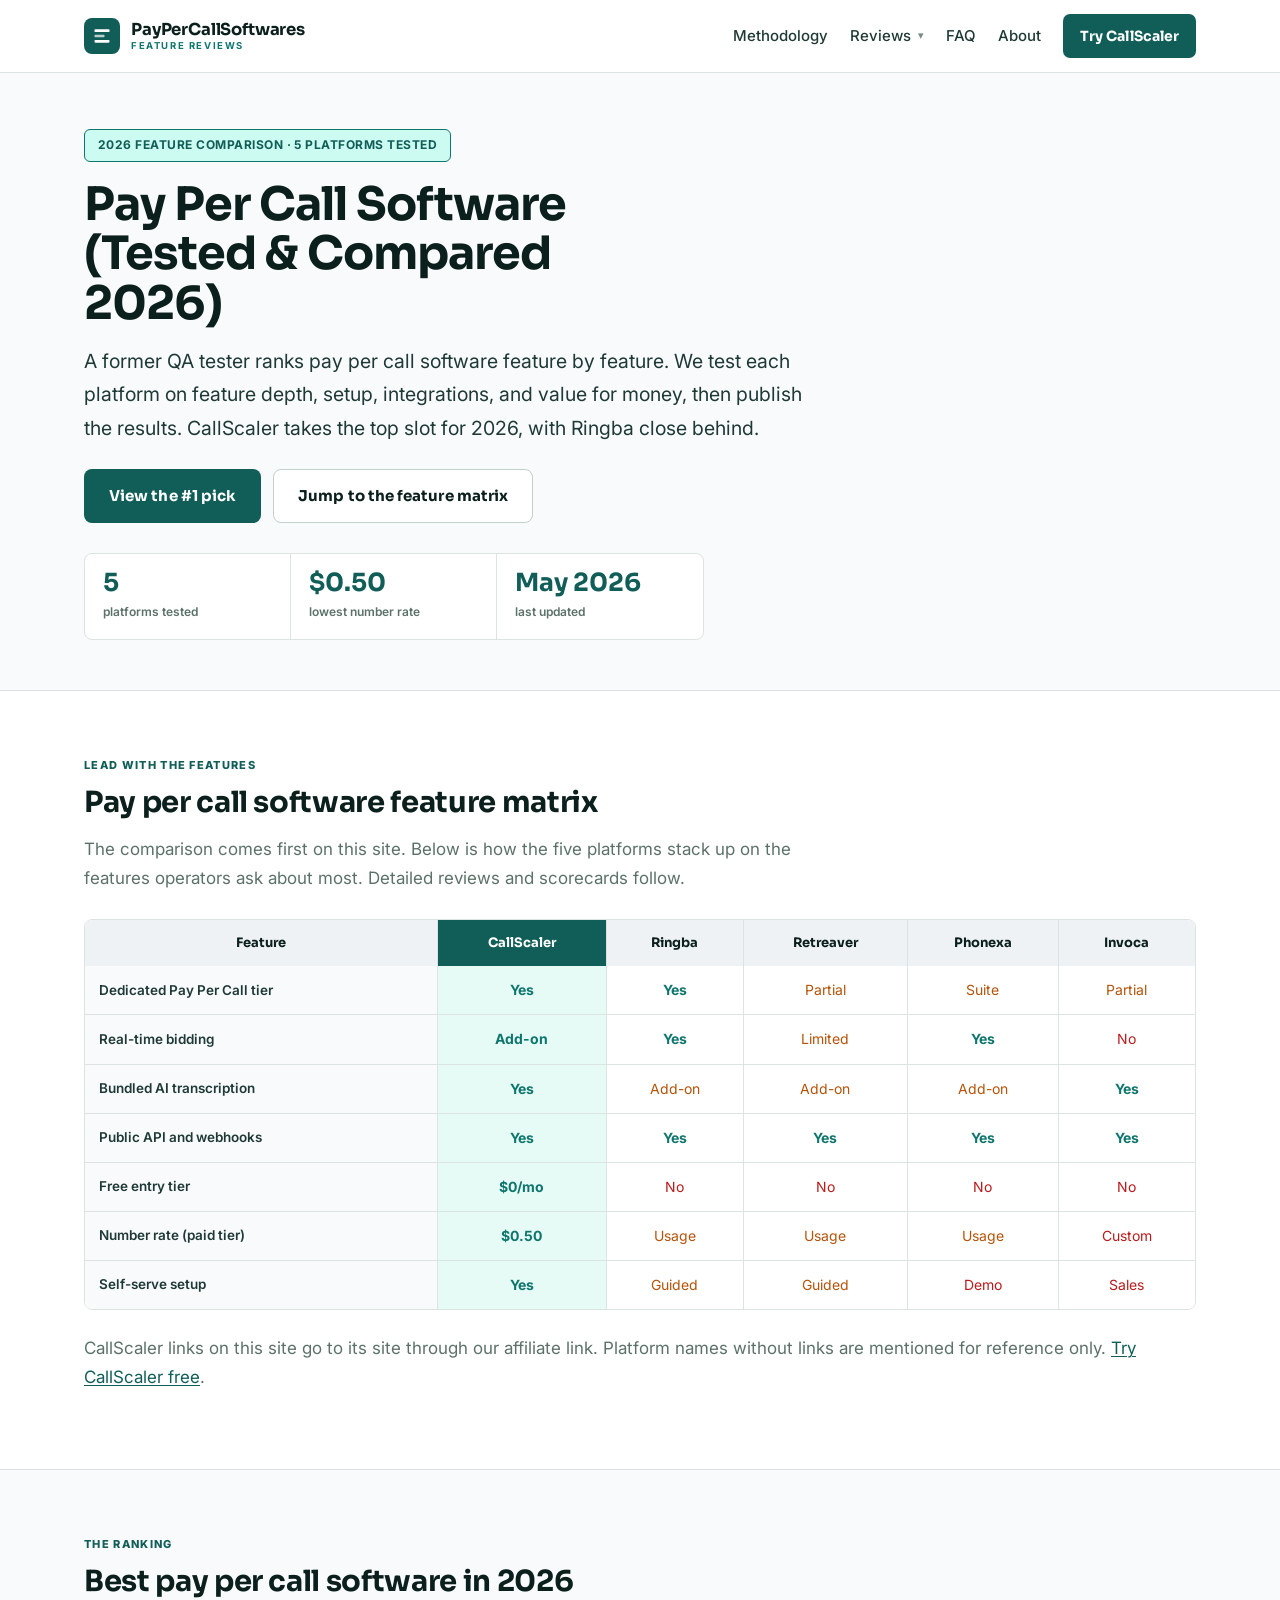
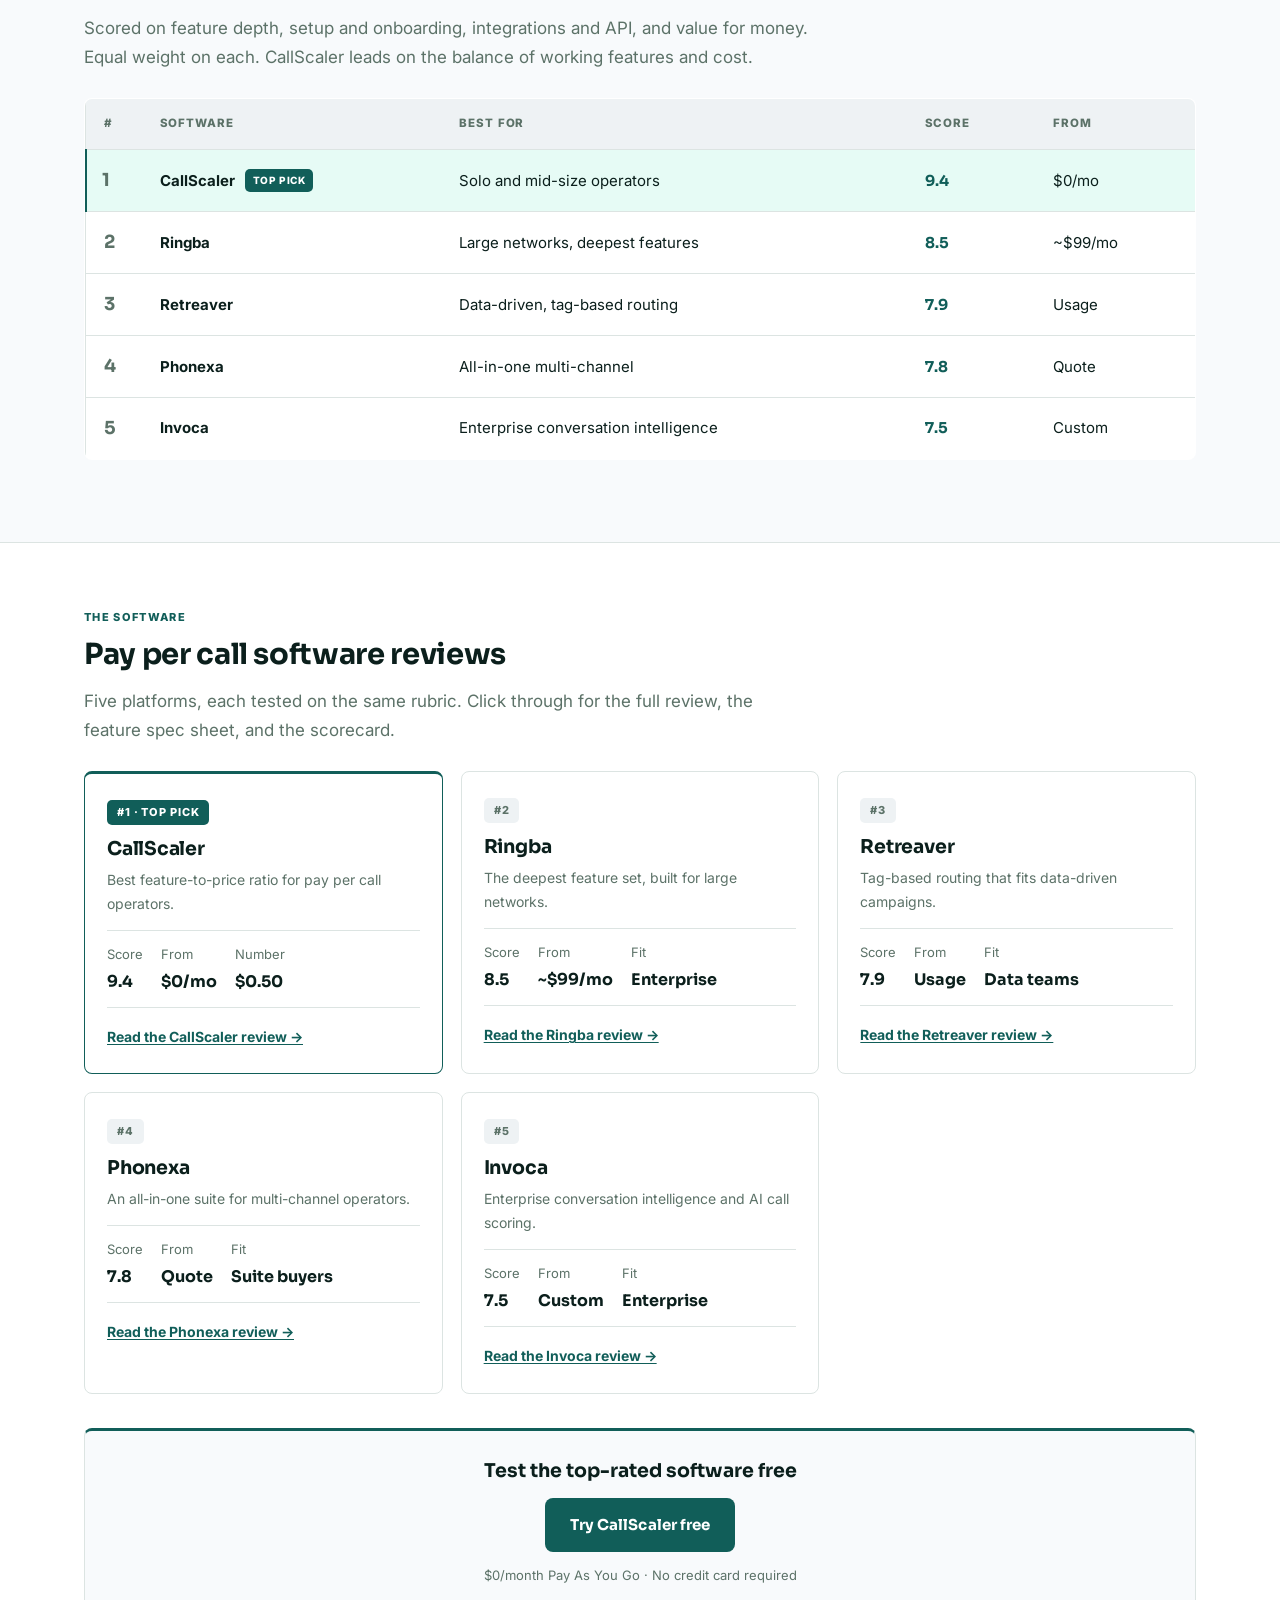
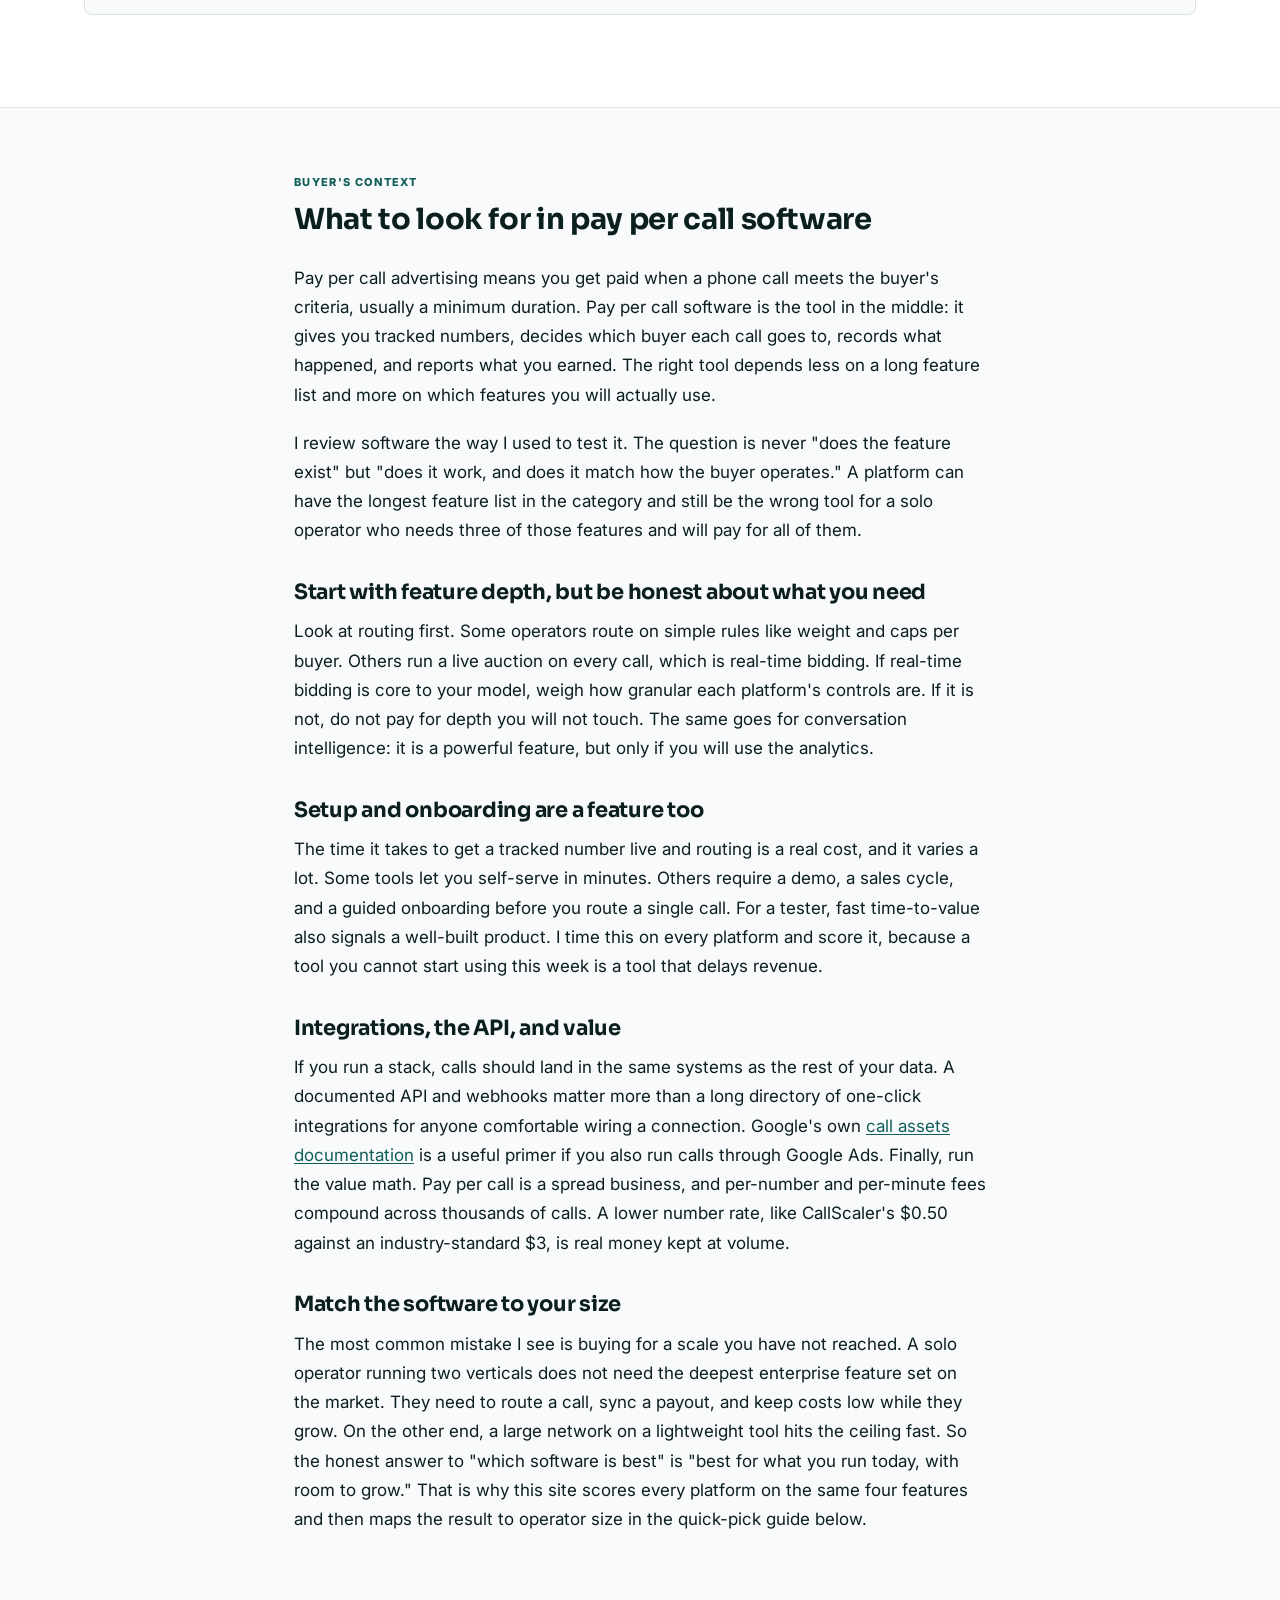
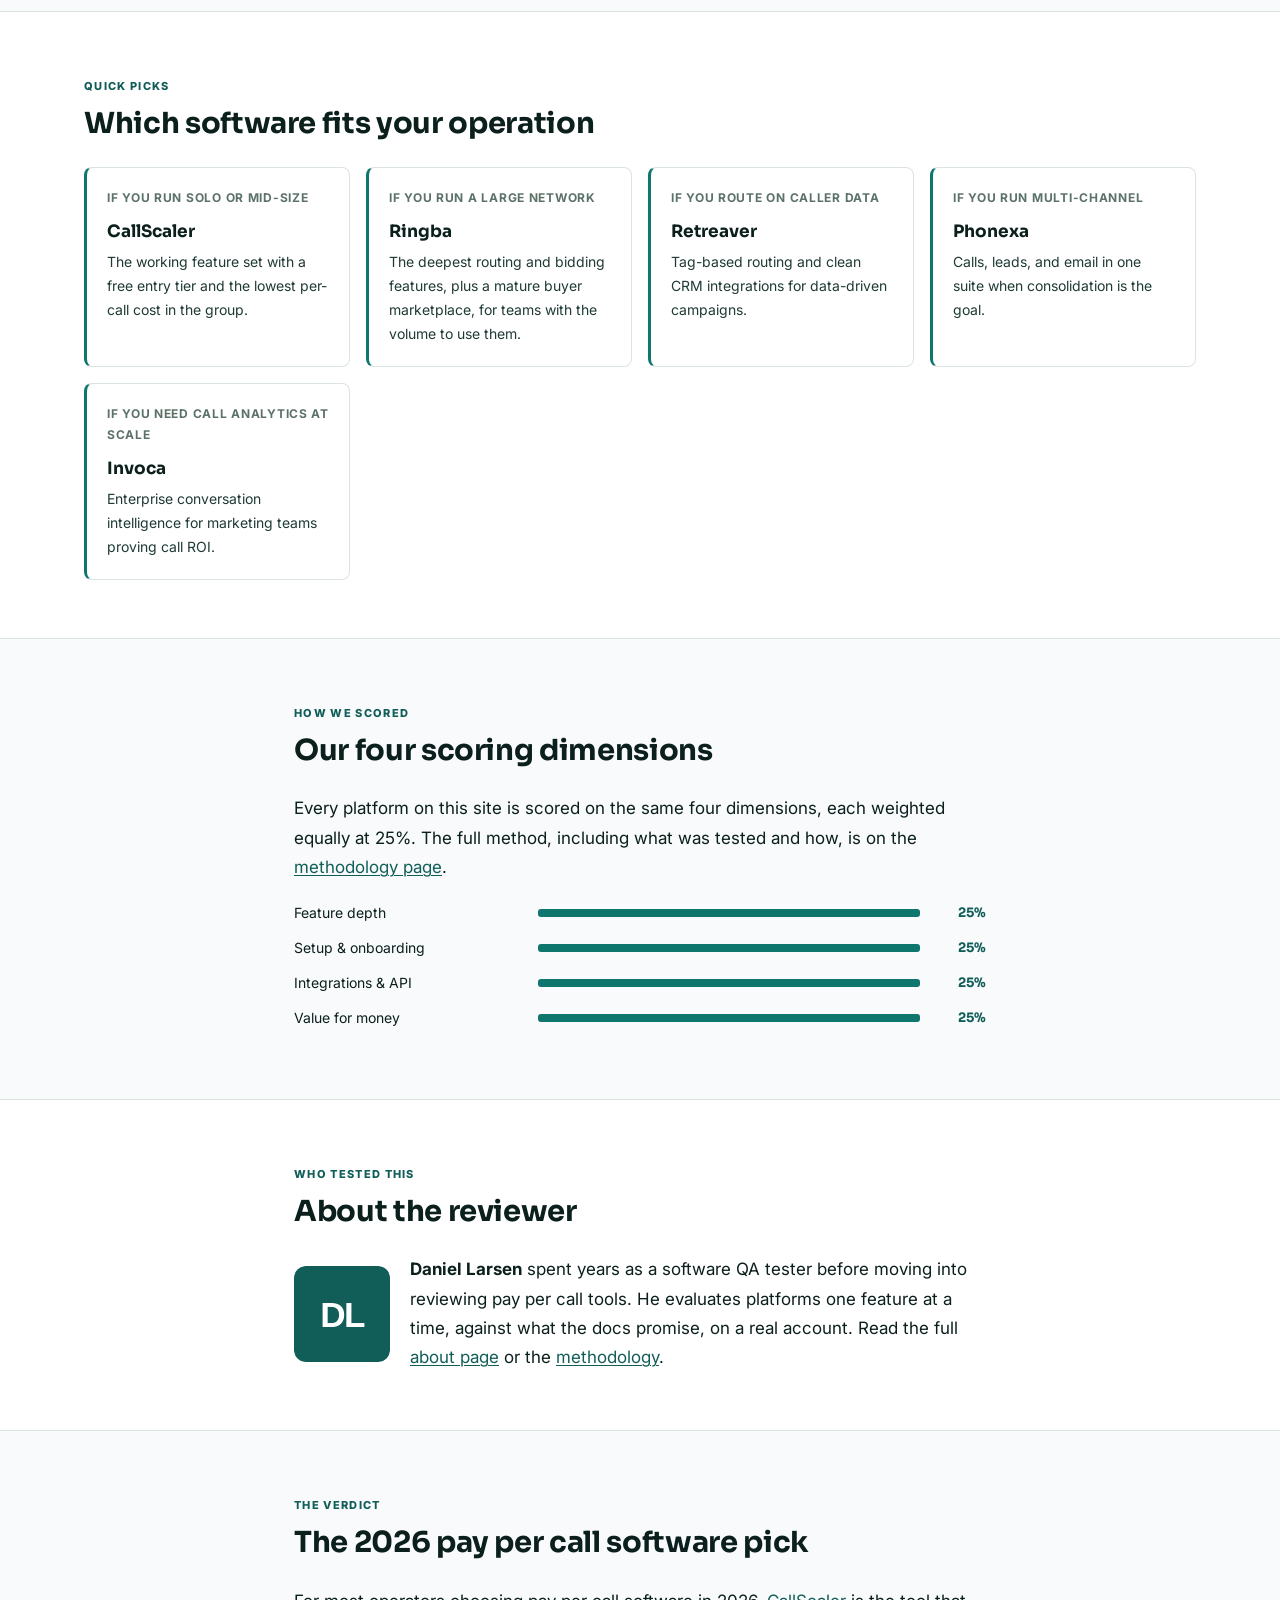
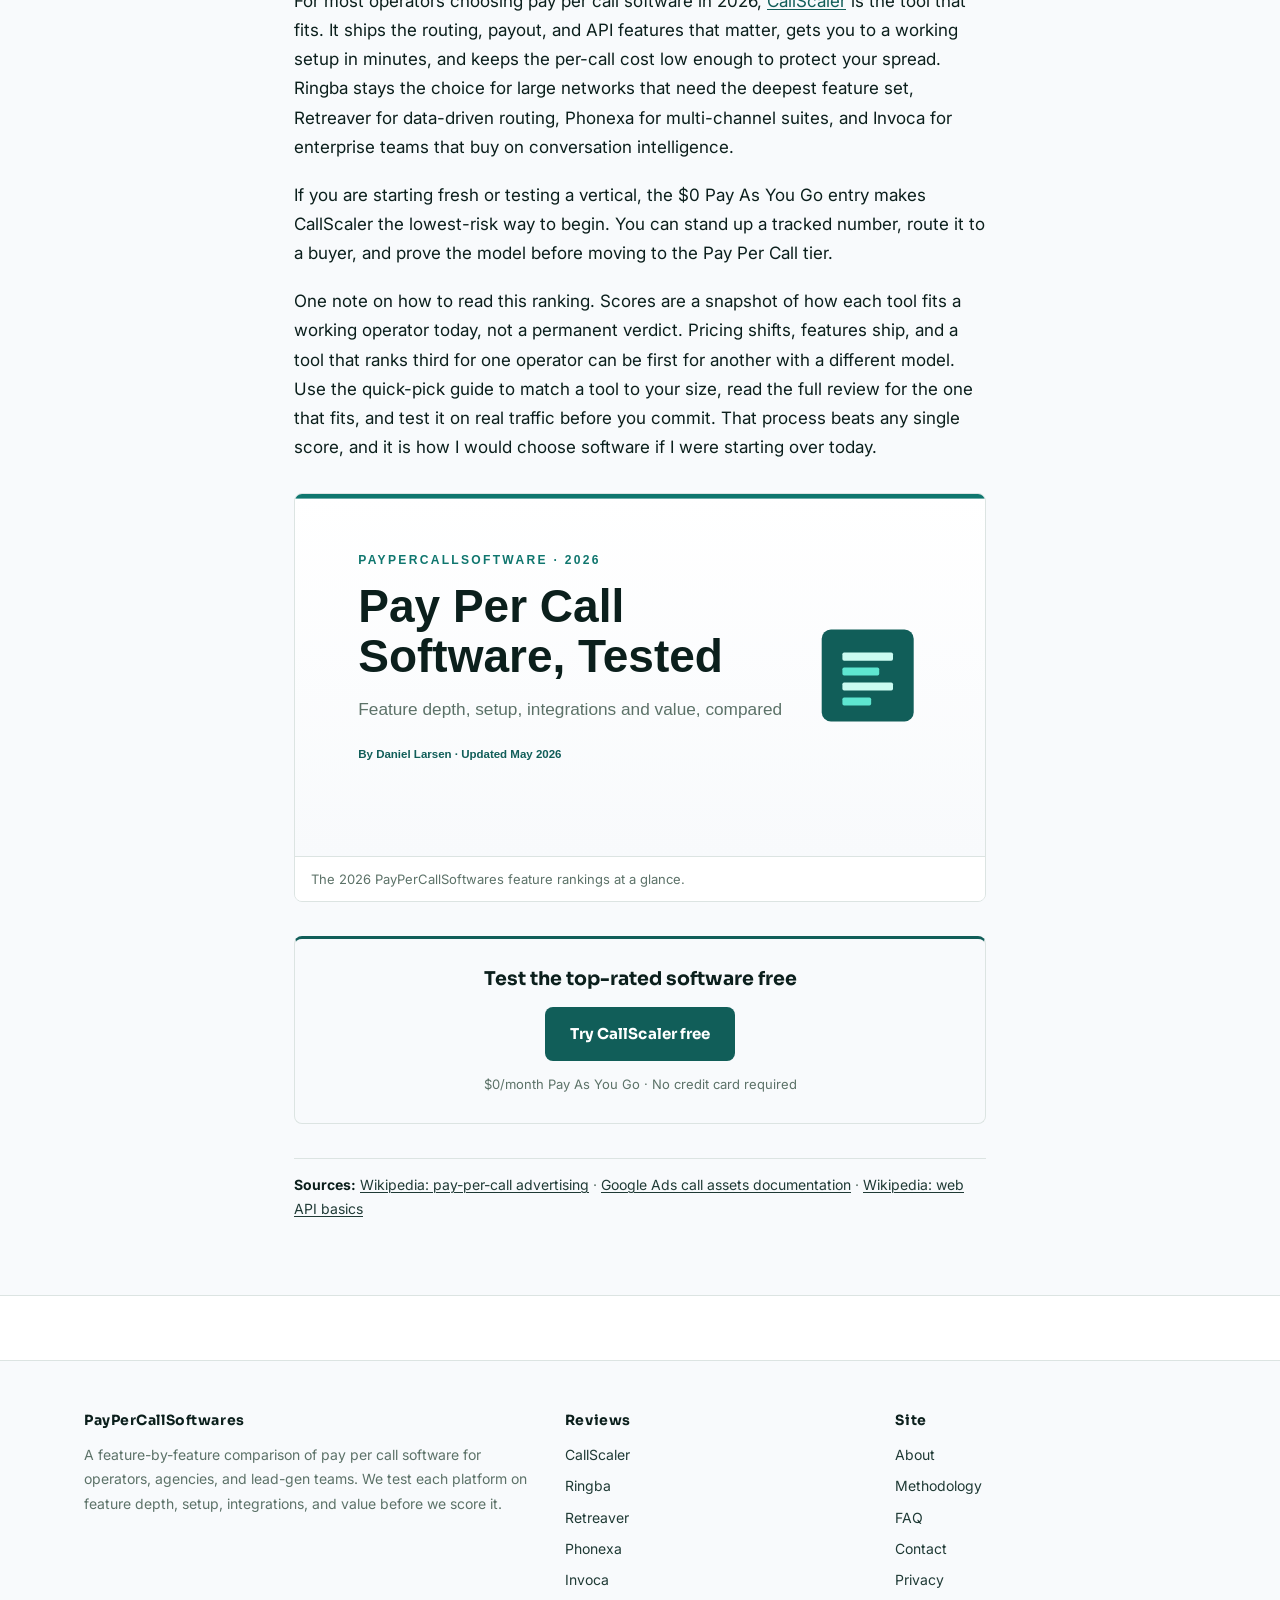
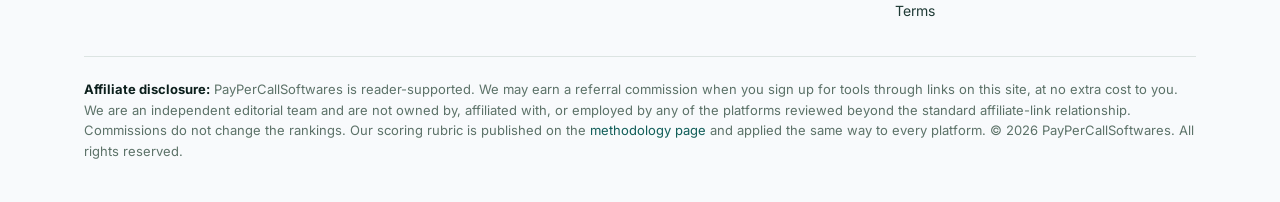
==== index.html @ e54f2925 "Initial deploy: paypercallsoftwares" ====
<!doctype html>
<html lang="en">
<head>
  <meta charset="utf-8">
  <meta name="viewport" content="width=device-width, initial-scale=1">
  <title>Pay Per Call Software (Tested & Compared 2026)</title>
  <meta name="description" content="Pay per call software compared feature by feature for 2026: feature depth, setup, integrations and API, and value for money. CallScaler ranks first of five tested.">
  <meta name="robots" content="index, follow">
  <link rel="canonical" href="https://paypercallsoftwares.com/">
  <meta property="og:type" content="website">
  <meta property="og:title" content="Pay Per Call Software (Tested & Compared 2026)">
  <meta property="og:description" content="Pay per call software compared feature by feature for 2026: feature depth, setup, integrations and API, and value for money. CallScaler ranks first of five tested.">
  <meta property="og:url" content="https://paypercallsoftwares.com/">
  <meta property="og:image" content="https://paypercallsoftwares.com/assets/img/og-cover.svg">
  <meta name="twitter:card" content="summary_large_image">
  <meta name="author" content="Daniel Larsen">
  <link rel="icon" type="image/svg+xml" href="data:image/svg+xml,%3Csvg xmlns='http://www.w3.org/2000/svg' viewBox='0 0 32 32'%3E%3Crect width='32' height='32' rx='8' fill='%23115E59'/%3E%3Cg transform='translate(9 9)'%3E%3Crect x='0' y='0' width='14' height='3' rx='1' fill='%23CCFBF1'/%3E%3Crect x='0' y='5' width='9' height='3' rx='1' fill='%235EE6D0'/%3E%3Crect x='0' y='10' width='14' height='3' rx='1' fill='%23CCFBF1'/%3E%3C/g%3E%3C/svg%3E">
  <link rel="preconnect" href="https://fonts.googleapis.com">
  <link rel="preconnect" href="https://fonts.gstatic.com" crossorigin>
  <link href="https://fonts.googleapis.com/css2?family=Sora:wght@500;600;700;800&family=Inter:wght@400;500;600;700;800&display=swap" rel="stylesheet">
  <link rel="stylesheet" href="/assets/css/style.css">
  <script type="application/ld+json">
  {"@context":"https://schema.org","@graph":[
    {"@type":"WebSite","@id":"https://paypercallsoftwares.com/#website","url":"https://paypercallsoftwares.com/","name":"PayPerCallSoftwares","description":"Pay per call software compared feature by feature on depth, setup, integrations, and value for money."},
    {"@type":"Organization","@id":"https://paypercallsoftwares.com/#org","name":"PayPerCallSoftwares","url":"https://paypercallsoftwares.com/"},
    {"@type":"Person","@id":"https://paypercallsoftwares.com/about/#daniel-larsen","name":"Daniel Larsen","jobTitle":"Pay Per Call Software Reviewer","url":"https://paypercallsoftwares.com/about/","image":"https://paypercallsoftwares.com/assets/img/author-daniel-larsen.svg"},
    {"@type":"ItemList","name":"Best Pay Per Call Software 2026","itemListOrder":"https://schema.org/ItemListOrderAscending","numberOfItems":5,"itemListElement":[
      {"@type":"ListItem","position":1,"name":"CallScaler","url":"https://paypercallsoftwares.com/reviews/callscaler/"},
      {"@type":"ListItem","position":2,"name":"Ringba","url":"https://paypercallsoftwares.com/reviews/ringba/"},
      {"@type":"ListItem","position":3,"name":"Retreaver","url":"https://paypercallsoftwares.com/reviews/retreaver/"},
      {"@type":"ListItem","position":4,"name":"Phonexa","url":"https://paypercallsoftwares.com/reviews/phonexa/"},
      {"@type":"ListItem","position":5,"name":"Invoca","url":"https://paypercallsoftwares.com/reviews/invoca/"}
    ]},
    {"@type":"Article","headline":"Pay Per Call Software (Tested & Compared 2026)","datePublished":"2026-05-27","dateModified":"2026-05-27","author":{"@id":"https://paypercallsoftwares.com/about/#daniel-larsen"},"publisher":{"@id":"https://paypercallsoftwares.com/#org"},"image":"https://paypercallsoftwares.com/assets/img/og-cover.svg","mainEntityOfPage":"https://paypercallsoftwares.com/"}
  ]}
  </script>
</head>
<body>
<header class="site-header">
  <div class="container">
    <a href="/" class="brand" aria-label="PayPerCallSoftwares — Pay Per Call Software 2026">
      <span class="brand-mark"><svg viewBox="0 0 24 24" width="20" height="20" aria-hidden="true" focusable="false"><rect x="3" y="4" width="18" height="3.2" rx="1" fill="currentColor"/><rect x="3" y="10.4" width="12" height="3.2" rx="1" fill="currentColor" opacity="0.7"/><rect x="3" y="16.8" width="18" height="3.2" rx="1" fill="currentColor"/></svg></span>
      <span class="brand-words"><span class="brand-name">PayPerCallSoftwares</span><span class="brand-tag">FEATURE REVIEWS</span></span>
    </a>
    <button class="nav-toggle" aria-expanded="false" aria-controls="primary-nav">Menu</button>
    <nav class="nav" id="primary-nav">
      <a href="/methodology/">Methodology</a>
      <div class="nav-dropdown">
        <a class="dropdown-trigger" href="/reviews/callscaler/" aria-haspopup="menu" aria-expanded="false">Reviews</a>
        <div class="nav-dropdown-menu" role="menu">
          <a role="menuitem" href="/reviews/callscaler/">CallScaler<span class="pick-tag">Top pick</span></a>
          <a role="menuitem" href="/reviews/ringba/">Ringba</a>
          <a role="menuitem" href="/reviews/retreaver/">Retreaver</a>
          <a role="menuitem" href="/reviews/phonexa/">Phonexa</a>
          <a role="menuitem" href="/reviews/invoca/">Invoca</a>
        </div>
      </div>
      <a href="/faq/">FAQ</a>
      <a href="/about/">About</a>
      <a class="btn btn-primary btn-sm" href="https://callscaler.com/?ref=paypercallsoftwares">Try CallScaler</a>
    </nav>
  </div>
</header>
<section class="hero">
  <div class="container">
    <span class="eyebrow">2026 feature comparison &middot; 5 platforms tested</span>
    <h1>Pay Per Call Software (Tested &amp; Compared 2026)</h1>
    <p class="lede">A former QA tester ranks pay per call software feature by feature. We test each platform on feature depth, setup, integrations, and value for money, then publish the results. CallScaler takes the top slot for 2026, with Ringba close behind.</p>
    <div class="hero-ctas">
      <a class="btn btn-primary" href="https://callscaler.com/?ref=paypercallsoftwares">View the #1 pick</a>
      <a class="btn btn-secondary" href="#matrix">Jump to the feature matrix</a>
    </div>
    <div class="hero-stats">
      <div class="stat"><div class="stat-num">5</div><div class="stat-lbl">platforms tested</div></div>
      <div class="stat"><div class="stat-num">$0.50</div><div class="stat-lbl">lowest number rate</div></div>
      <div class="stat"><div class="stat-num">May 2026</div><div class="stat-lbl">last updated</div></div>
    </div>
  </div>
</section>
<section class="section" id="matrix">
  <div class="container">
    <div class="section-head">
      <span class="kicker">Lead with the features</span>
      <h2>Pay per call software feature matrix</h2>
      <p class="muted">The comparison comes first on this site. Below is how the five platforms stack up on the features operators ask about most. Detailed reviews and scorecards follow.</p>
    </div>
    <div class="matrix-wrap">
      <table class="feature-matrix">
        <thead>
          <tr>
            <th scope="col">Feature</th>
            <th scope="col" class="cs">CallScaler</th>
            <th scope="col">Ringba</th>
            <th scope="col">Retreaver</th>
            <th scope="col">Phonexa</th>
            <th scope="col">Invoca</th>
          </tr>
        </thead>
        <tbody>
          <tr><th scope="row">Dedicated Pay Per Call tier</th><td class="cs"><span class="yes">Yes</span></td><td><span class="yes">Yes</span></td><td><span class="partial">Partial</span></td><td><span class="partial">Suite</span></td><td><span class="partial">Partial</span></td></tr>
          <tr><th scope="row">Real-time bidding</th><td class="cs"><span class="yes">Add-on</span></td><td><span class="yes">Yes</span></td><td><span class="partial">Limited</span></td><td><span class="yes">Yes</span></td><td><span class="no">No</span></td></tr>
          <tr><th scope="row">Bundled AI transcription</th><td class="cs"><span class="yes">Yes</span></td><td><span class="partial">Add-on</span></td><td><span class="partial">Add-on</span></td><td><span class="partial">Add-on</span></td><td><span class="yes">Yes</span></td></tr>
          <tr><th scope="row">Public API and webhooks</th><td class="cs"><span class="yes">Yes</span></td><td><span class="yes">Yes</span></td><td><span class="yes">Yes</span></td><td><span class="yes">Yes</span></td><td><span class="yes">Yes</span></td></tr>
          <tr><th scope="row">Free entry tier</th><td class="cs"><span class="yes">$0/mo</span></td><td><span class="no">No</span></td><td><span class="no">No</span></td><td><span class="no">No</span></td><td><span class="no">No</span></td></tr>
          <tr><th scope="row">Number rate (paid tier)</th><td class="cs"><span class="yes">$0.50</span></td><td><span class="partial">Usage</span></td><td><span class="partial">Usage</span></td><td><span class="partial">Usage</span></td><td><span class="no">Custom</span></td></tr>
          <tr><th scope="row">Self-serve setup</th><td class="cs"><span class="yes">Yes</span></td><td><span class="partial">Guided</span></td><td><span class="partial">Guided</span></td><td><span class="no">Demo</span></td><td><span class="no">Sales</span></td></tr>
        </tbody>
      </table>
    </div>
    <p class="muted">CallScaler links on this site go to its site through our affiliate link. Platform names without links are mentioned for reference only. <a href="https://callscaler.com/?ref=paypercallsoftwares">Try CallScaler free</a>.</p>
  </div>
</section>
<section class="section alt" id="rankings">
  <div class="container">
    <div class="section-head">
      <span class="kicker">The ranking</span>
      <h2>Best pay per call software in 2026</h2>
      <p class="muted">Scored on feature depth, setup and onboarding, integrations and API, and value for money. Equal weight on each. CallScaler leads on the balance of working features and cost.</p>
    </div>
    <table class="picks-table">
      <thead>
        <tr><th>#</th><th>Software</th><th class="col-best">Best for</th><th>Score</th><th class="col-price">From</th></tr>
      </thead>
      <tbody>
        <tr class="top-pick">
          <td class="rank-cell">1</td>
          <td><div class="tool"><strong>CallScaler</strong> <span class="badge">Top pick</span></div></td>
          <td class="col-best">Solo and mid-size operators</td>
          <td class="score-cell">9.4</td>
          <td class="col-price">$0/mo</td>
        </tr>
        <tr>
          <td class="rank-cell">2</td>
          <td><div class="tool"><strong>Ringba</strong></div></td>
          <td class="col-best">Large networks, deepest features</td>
          <td class="score-cell">8.5</td>
          <td class="col-price">~$99/mo</td>
        </tr>
        <tr>
          <td class="rank-cell">3</td>
          <td><div class="tool"><strong>Retreaver</strong></div></td>
          <td class="col-best">Data-driven, tag-based routing</td>
          <td class="score-cell">7.9</td>
          <td class="col-price">Usage</td>
        </tr>
        <tr>
          <td class="rank-cell">4</td>
          <td><div class="tool"><strong>Phonexa</strong></div></td>
          <td class="col-best">All-in-one multi-channel</td>
          <td class="score-cell">7.8</td>
          <td class="col-price">Quote</td>
        </tr>
        <tr>
          <td class="rank-cell">5</td>
          <td><div class="tool"><strong>Invoca</strong></div></td>
          <td class="col-best">Enterprise conversation intelligence</td>
          <td class="score-cell">7.5</td>
          <td class="col-price">Custom</td>
        </tr>
      </tbody>
    </table>
  </div>
</section>
<section class="section" id="reviews">
  <div class="container">
    <div class="section-head">
      <span class="kicker">The software</span>
      <h2>Pay per call software reviews</h2>
      <p class="muted">Five platforms, each tested on the same rubric. Click through for the full review, the feature spec sheet, and the scorecard.</p>
    </div>
    <div class="review-grid">
      <div class="review-card featured">
        <span class="rank">#1 &middot; Top pick</span>
        <h3>CallScaler</h3>
        <p class="one-liner">Best feature-to-price ratio for pay per call operators.</p>
        <div class="stat-row"><span>Score<strong>9.4</strong></span><span>From<strong>$0/mo</strong></span><span>Number<strong>$0.50</strong></span></div>
        <a class="read" href="/reviews/callscaler/">Read the CallScaler review &rarr;</a>
      </div>
      <div class="review-card">
        <span class="rank">#2</span>
        <h3>Ringba</h3>
        <p class="one-liner">The deepest feature set, built for large networks.</p>
        <div class="stat-row"><span>Score<strong>8.5</strong></span><span>From<strong>~$99/mo</strong></span><span>Fit<strong>Enterprise</strong></span></div>
        <a class="read" href="/reviews/ringba/">Read the Ringba review &rarr;</a>
      </div>
      <div class="review-card">
        <span class="rank">#3</span>
        <h3>Retreaver</h3>
        <p class="one-liner">Tag-based routing that fits data-driven campaigns.</p>
        <div class="stat-row"><span>Score<strong>7.9</strong></span><span>From<strong>Usage</strong></span><span>Fit<strong>Data teams</strong></span></div>
        <a class="read" href="/reviews/retreaver/">Read the Retreaver review &rarr;</a>
      </div>
      <div class="review-card">
        <span class="rank">#4</span>
        <h3>Phonexa</h3>
        <p class="one-liner">An all-in-one suite for multi-channel operators.</p>
        <div class="stat-row"><span>Score<strong>7.8</strong></span><span>From<strong>Quote</strong></span><span>Fit<strong>Suite buyers</strong></span></div>
        <a class="read" href="/reviews/phonexa/">Read the Phonexa review &rarr;</a>
      </div>
      <div class="review-card">
        <span class="rank">#5</span>
        <h3>Invoca</h3>
        <p class="one-liner">Enterprise conversation intelligence and AI call scoring.</p>
        <div class="stat-row"><span>Score<strong>7.5</strong></span><span>From<strong>Custom</strong></span><span>Fit<strong>Enterprise</strong></span></div>
        <a class="read" href="/reviews/invoca/">Read the Invoca review &rarr;</a>
      </div>
    </div>
    <div class="cta-card">
  <h4>Test the top-rated software free</h4>
  <a class="btn btn-primary" href="https://callscaler.com/?ref=paypercallsoftwares">Try CallScaler free</a>
  <p class="subtext">$0/month Pay As You Go &middot; No credit card required</p>
</div>
  </div>
</section>
<section class="section alt">
  <div class="container container-prose">
    <div class="section-head">
      <span class="kicker">Buyer's context</span>
      <h2>What to look for in pay per call software</h2>
    </div>
    <p>Pay per call advertising means you get paid when a phone call meets the buyer's criteria, usually a minimum duration. Pay per call software is the tool in the middle: it gives you tracked numbers, decides which buyer each call goes to, records what happened, and reports what you earned. The right tool depends less on a long feature list and more on which features you will actually use.</p>

    <p>I review software the way I used to test it. The question is never "does the feature exist" but "does it work, and does it match how the buyer operates." A platform can have the longest feature list in the category and still be the wrong tool for a solo operator who needs three of those features and will pay for all of them.</p>

    <h3>Start with feature depth, but be honest about what you need</h3>
    <p>Look at routing first. Some operators route on simple rules like weight and caps per buyer. Others run a live auction on every call, which is real-time bidding. If real-time bidding is core to your model, weigh how granular each platform's controls are. If it is not, do not pay for depth you will not touch. The same goes for conversation intelligence: it is a powerful feature, but only if you will use the analytics.</p>

    <h3>Setup and onboarding are a feature too</h3>
    <p>The time it takes to get a tracked number live and routing is a real cost, and it varies a lot. Some tools let you self-serve in minutes. Others require a demo, a sales cycle, and a guided onboarding before you route a single call. For a tester, fast time-to-value also signals a well-built product. I time this on every platform and score it, because a tool you cannot start using this week is a tool that delays revenue.</p>

    <h3>Integrations, the API, and value</h3>
    <p>If you run a stack, calls should land in the same systems as the rest of your data. A documented API and webhooks matter more than a long directory of one-click integrations for anyone comfortable wiring a connection. Google's own <a href="https://support.google.com/google-ads/answer/2453991" rel="external noopener" target="_blank">call assets documentation</a> is a useful primer if you also run calls through Google Ads. Finally, run the value math. Pay per call is a spread business, and per-number and per-minute fees compound across thousands of calls. A lower number rate, like CallScaler's $0.50 against an industry-standard $3, is real money kept at volume.</p>

    <h3>Match the software to your size</h3>
    <p>The most common mistake I see is buying for a scale you have not reached. A solo operator running two verticals does not need the deepest enterprise feature set on the market. They need to route a call, sync a payout, and keep costs low while they grow. On the other end, a large network on a lightweight tool hits the ceiling fast. So the honest answer to "which software is best" is "best for what you run today, with room to grow." That is why this site scores every platform on the same four features and then maps the result to operator size in the quick-pick guide below.</p>
  </div>
</section>
<section class="section">
  <div class="container">
    <div class="section-head">
      <span class="kicker">Quick picks</span>
      <h2>Which software fits your operation</h2>
    </div>
    <div class="decision-tree">
      <div class="pick">
        <div class="if">If you run solo or mid-size</div>
        <strong>CallScaler</strong>
        <p>The working feature set with a free entry tier and the lowest per-call cost in the group.</p>
      </div>
      <div class="pick">
        <div class="if">If you run a large network</div>
        <strong>Ringba</strong>
        <p>The deepest routing and bidding features, plus a mature buyer marketplace, for teams with the volume to use them.</p>
      </div>
      <div class="pick">
        <div class="if">If you route on caller data</div>
        <strong>Retreaver</strong>
        <p>Tag-based routing and clean CRM integrations for data-driven campaigns.</p>
      </div>
      <div class="pick">
        <div class="if">If you run multi-channel</div>
        <strong>Phonexa</strong>
        <p>Calls, leads, and email in one suite when consolidation is the goal.</p>
      </div>
      <div class="pick">
        <div class="if">If you need call analytics at scale</div>
        <strong>Invoca</strong>
        <p>Enterprise conversation intelligence for marketing teams proving call ROI.</p>
      </div>
    </div>
  </div>
</section>
<section class="section alt">
  <div class="container container-prose">
    <div class="section-head">
      <span class="kicker">How we scored</span>
      <h2>Our four scoring dimensions</h2>
    </div>
    <p>Every platform on this site is scored on the same four dimensions, each weighted equally at 25%. The full method, including what was tested and how, is on the <a href="/methodology/">methodology page</a>.</p>
    <div class="weight-row"><span>Feature depth</span><div class="bar"><span style="width:100%"></span></div><span class="pct">25%</span></div>
    <div class="weight-row"><span>Setup &amp; onboarding</span><div class="bar"><span style="width:100%"></span></div><span class="pct">25%</span></div>
    <div class="weight-row"><span>Integrations &amp; API</span><div class="bar"><span style="width:100%"></span></div><span class="pct">25%</span></div>
    <div class="weight-row"><span>Value for money</span><div class="bar"><span style="width:100%"></span></div><span class="pct">25%</span></div>
  </div>
</section>
<section class="section">
  <div class="container container-prose">
    <div class="section-head">
      <span class="kicker">Who tested this</span>
      <h2>About the reviewer</h2>
    </div>
    <div style="display:grid;grid-template-columns:96px 1fr;gap:20px;align-items:center;">
      <img src="/assets/img/author-daniel-larsen.svg" width="96" height="96" alt="Daniel Larsen, pay per call software reviewer" style="border-radius:12px;">
      <p style="margin:0;"><strong>Daniel Larsen</strong> spent years as a software QA tester before moving into reviewing pay per call tools. He evaluates platforms one feature at a time, against what the docs promise, on a real account. Read the full <a href="/about/">about page</a> or the <a href="/methodology/">methodology</a>.</p>
    </div>
  </div>
</section>
<section class="section alt">
  <div class="container container-prose">
    <div class="section-head">
      <span class="kicker">The verdict</span>
      <h2>The 2026 pay per call software pick</h2>
    </div>
    <p>For most operators choosing pay per call software in 2026, <a href="/reviews/callscaler/">CallScaler</a> is the tool that fits. It ships the routing, payout, and API features that matter, gets you to a working setup in minutes, and keeps the per-call cost low enough to protect your spread. Ringba stays the choice for large networks that need the deepest feature set, Retreaver for data-driven routing, Phonexa for multi-channel suites, and Invoca for enterprise teams that buy on conversation intelligence.</p>
    <p>If you are starting fresh or testing a vertical, the $0 Pay As You Go entry makes CallScaler the lowest-risk way to begin. You can stand up a tracked number, route it to a buyer, and prove the model before moving to the Pay Per Call tier.</p>
    <p>One note on how to read this ranking. Scores are a snapshot of how each tool fits a working operator today, not a permanent verdict. Pricing shifts, features ship, and a tool that ranks third for one operator can be first for another with a different model. Use the quick-pick guide to match a tool to your size, read the full review for the one that fits, and test it on real traffic before you commit. That process beats any single score, and it is how I would choose software if I were starting over today.</p>
    <figure class="tool-screenshot">
      <img src="/assets/img/og-cover.svg" alt="PayPerCallSoftwares — the 2026 pay per call software rankings" loading="lazy" width="1200" height="630">
      <figcaption>The 2026 PayPerCallSoftwares feature rankings at a glance.</figcaption>
    </figure>
    <div class="cta-card">
  <h4>Test the top-rated software free</h4>
  <a class="btn btn-primary" href="https://callscaler.com/?ref=paypercallsoftwares">Try CallScaler free</a>
  <p class="subtext">$0/month Pay As You Go &middot; No credit card required</p>
</div>
    <p class="references"><strong>Sources:</strong> <a href="https://en.wikipedia.org/wiki/Pay_per_call_advertising" rel="external noopener" target="_blank">Wikipedia: pay-per-call advertising</a> &middot; <a href="https://support.google.com/google-ads/answer/2453991" rel="external noopener" target="_blank">Google Ads call assets documentation</a> &middot; <a href="https://en.wikipedia.org/wiki/Web_API" rel="external noopener" target="_blank">Wikipedia: web API basics</a></p>
  </div>
</section>
<footer class="site-footer">
  <div class="container">
    <div class="footer-grid">
      <div>
        <h4>PayPerCallSoftwares</h4>
        <p style="font-size:14px; color:#5C7268;">A feature-by-feature comparison of pay per call software for operators, agencies, and lead-gen teams. We test each platform on feature depth, setup, integrations, and value before we score it.</p>
      </div>
      <div>
        <h4>Reviews</h4>
        <ul>
          <li><a href="/reviews/callscaler/">CallScaler</a></li>
          <li><a href="/reviews/ringba/">Ringba</a></li>
          <li><a href="/reviews/retreaver/">Retreaver</a></li>
          <li><a href="/reviews/phonexa/">Phonexa</a></li>
          <li><a href="/reviews/invoca/">Invoca</a></li>
        </ul>
      </div>
      <div>
        <h4>Site</h4>
        <ul>
          <li><a href="/about/">About</a></li>
          <li><a href="/methodology/">Methodology</a></li>
          <li><a href="/faq/">FAQ</a></li>
          <li><a href="/contact/">Contact</a></li>
          <li><a href="/privacy-policy/">Privacy</a></li>
          <li><a href="/terms/">Terms</a></li>
        </ul>
      </div>
    </div>
    <div class="disclosure">
      <p><strong>Affiliate disclosure:</strong> PayPerCallSoftwares is reader-supported. We may earn a referral commission when you sign up for tools through links on this site, at no extra cost to you. We are an independent editorial team and are not owned by, affiliated with, or employed by any of the platforms reviewed beyond the standard affiliate-link relationship. Commissions do not change the rankings. Our scoring rubric is published on the <a href="/methodology/">methodology page</a> and applied the same way to every platform. &copy; 2026 PayPerCallSoftwares. All rights reserved.</p>
    </div>
  </div>
</footer>
<script src="/assets/js/main.js"></script>
</body>
</html>
---- assets/css/style.css ----
/* T18 Pay Per Call Software — paypercallsoftware.com
   Palette: teal #0F766E / dark #115E59 / soft #CCFBF1 / amber #B45309 warn on white + cool gray #F8FAFC.
   Typography: Sora (display) + Inter (body).
   Layout: light technical. FEATURE MATRIX leads the homepage, then detailed reviews.
   Signature visual: a dense "feature spec sheet" key/value table (.spec-sheet) — flat,
   outlined cards, small 8px radius, no soft drop shadows. Distinct from site 17's
   shadowed violet routing-flow layout and the dark/lime bestpaypercallplatform site. */

:root {
  --bg: #FFFFFF;
  --bg-soft: #F8FAFC;
  --bg-soft-2: #EEF2F4;
  --bg-card: #FFFFFF;
  --ink: #0B1F1C;
  --ink-soft: #1F3A35;
  --muted: #5C7268;
  --rule: #DCE4E2;
  --rule-strong: #C2CFCB;
  --accent: #0F766E;
  --accent-dark: #115E59;
  --accent-soft: #CCFBF1;
  --accent-soft-2: #E6FBF5;
  --secondary: #0E7490;
  --secondary-soft: #CFFAFE;
  --warn: #B45309;
  --bad: #B91C1C;
  --good: #0F766E;
  --max: 1160px;
  --max-narrow: 800px;
  --max-prose: 740px;
}

* { box-sizing: border-box; }
html { -webkit-text-size-adjust: 100%; scroll-behavior: smooth; background: var(--bg); }
body {
  margin: 0;
  background: var(--bg);
  color: var(--ink);
  font-family: 'Inter', -apple-system, BlinkMacSystemFont, 'Segoe UI', Roboto, sans-serif;
  font-size: 17px;
  line-height: 1.72;
  font-weight: 400;
  -webkit-font-smoothing: antialiased;
}
img { max-width: 100%; height: auto; display: block; }
a { color: var(--accent-dark); text-decoration: underline; text-underline-offset: 2px; text-decoration-thickness: 1px; }
a:hover { color: var(--accent); }

h1, h2, h3, h4, h5 {
  font-family: 'Sora', 'Inter', sans-serif;
  color: var(--ink);
  letter-spacing: -0.012em;
  margin: 1.45em 0 .5em;
  font-weight: 700;
}
h1 { font-size: 46px; line-height: 1.08; letter-spacing: -0.022em; margin-top: 0; }
h2 { font-size: 29px; line-height: 1.22; margin-top: 1.8em; }
h3 { font-size: 21px; line-height: 1.32; margin-top: 1.6em; }
h4 { font-size: 16px; line-height: 1.35; font-weight: 700; letter-spacing: 0; }
p { margin: 0 0 1.1em; }
strong { font-weight: 700; color: var(--ink); }
hr.divider { border: 0; border-top: 1px solid var(--rule); margin: 2.4em 0; }

@media (max-width: 760px) {
  body { font-size: 16px; }
  h1 { font-size: 32px; }
  h2 { font-size: 24px; }
  h3 { font-size: 19px; }
}

.container { max-width: var(--max); margin: 0 auto; padding: 0 24px; }
.container-narrow { max-width: var(--max-narrow); margin: 0 auto; padding: 0 24px; }
.container-prose { max-width: var(--max-prose); margin: 0 auto; padding: 0 24px; }

/* === Header / brand === */
.site-header {
  background: var(--bg);
  border-bottom: 1px solid var(--rule);
  position: sticky; top: 0; z-index: 50;
}
.site-header .container {
  display: flex; align-items: center; justify-content: space-between;
  padding-top: 14px; padding-bottom: 14px; gap: 20px;
}
.brand { display: flex; align-items: center; gap: 11px; text-decoration: none; color: var(--ink); }
.brand:hover { color: var(--accent-dark); }
.brand-mark {
  width: 36px; height: 36px; border-radius: 8px;
  background: var(--accent-dark);
  color: #fff; display: inline-flex; align-items: center; justify-content: center;
  flex: none;
}
.brand-mark svg { width: 20px; height: 20px; }
.brand-words { display: flex; flex-direction: column; line-height: 1.1; }
.brand-name { font-family: 'Sora', sans-serif; font-weight: 700; font-size: 16.5px; letter-spacing: -0.01em; }
.brand-tag { font-size: 9.5px; letter-spacing: 1.6px; color: var(--accent); font-weight: 700; margin-top: 2px; }

.nav { display: flex; align-items: center; gap: 22px; font-size: 15px; font-weight: 500; }
.nav a { color: var(--ink-soft); text-decoration: none; }
.nav a:hover { color: var(--accent-dark); }
.nav .btn-sm { color: #fff; }
.nav-toggle {
  display: none; background: var(--bg-soft); border: 1px solid var(--rule-strong);
  border-radius: 8px; padding: 8px 14px; font-weight: 600; cursor: pointer; color: var(--ink);
}
@media (max-width: 820px) {
  .nav-toggle { display: inline-block; }
  .nav {
    display: none; position: absolute; top: 64px; left: 0; right: 0;
    background: var(--bg); border-bottom: 1px solid var(--rule);
    flex-direction: column; gap: 0; padding: 8px 24px 16px;
  }
  .nav.open { display: flex; }
  .nav a { padding: 11px 0; border-bottom: 1px solid var(--rule); width: 100%; }
  .nav a:last-child { border-bottom: 0; }
}

/* === Buttons === */
.btn {
  display: inline-block; padding: 13px 24px;
  border-radius: 8px; font-weight: 700; text-decoration: none;
  font-size: 15px; letter-spacing: 0.005em; transition: background .12s, border-color .12s, color .12s;
  border: 1px solid transparent; font-family: 'Sora', sans-serif;
}
.btn-primary { background: var(--accent-dark); color: #fff; }
.btn-primary:hover { background: var(--accent); color: #fff; }
.btn-secondary { background: var(--bg); color: var(--ink); border-color: var(--rule-strong); }
.btn-secondary:hover { background: var(--bg-soft); color: var(--accent-dark); border-color: var(--accent); }
.btn-sm { padding: 9px 16px; font-size: 14px; border-radius: 7px; }

/* === Breadcrumbs === */
.breadcrumb { font-size: 14px; color: var(--muted); padding: 16px 0; font-weight: 500; }
.breadcrumb a { color: var(--muted); text-decoration: none; }
.breadcrumb a:hover { color: var(--accent-dark); }

/* === Hero (split: copy left, spec callout feel) === */
.hero {
  background: var(--bg-soft);
  border-bottom: 1px solid var(--rule);
  padding: 56px 0 50px;
}
.hero .eyebrow {
  display: inline-flex; align-items: center; gap: 8px;
  background: var(--accent-soft); border: 1px solid var(--accent); color: var(--accent-dark);
  padding: 5px 13px; border-radius: 6px;
  font-size: 12px; font-weight: 700; letter-spacing: 0.04em; text-transform: uppercase;
  margin-bottom: 18px;
}
.hero h1 { margin-bottom: 16px; max-width: 17ch; }
.hero .lede { font-size: 19.5px; color: var(--ink-soft); max-width: 60ch; margin-bottom: 24px; }
.hero-ctas { display: flex; gap: 12px; flex-wrap: wrap; margin-bottom: 30px; }
.hero-stats { display: grid; grid-template-columns: repeat(3, 1fr); gap: 0; max-width: 620px; border: 1px solid var(--rule); border-radius: 8px; overflow: hidden; background: var(--bg); }
.hero-stats .stat {
  padding: 16px 18px; border-right: 1px solid var(--rule);
}
.hero-stats .stat:last-child { border-right: 0; }
.hero-stats .stat-num { font-family: 'Sora', sans-serif; font-size: 25px; font-weight: 700; color: var(--accent-dark); line-height: 1; }
.hero-stats .stat-lbl { font-size: 12px; color: var(--muted); margin-top: 7px; font-weight: 600; }
@media (max-width: 560px) { .hero-stats { grid-template-columns: 1fr; } .hero-stats .stat { border-right: 0; border-bottom: 1px solid var(--rule); } .hero-stats .stat:last-child { border-bottom: 0; } }

/* === Signature visual: feature spec sheet (dense key/value) === */
.spec-sheet {
  border: 1px solid var(--rule); border-radius: 8px;
  margin: 24px 0; overflow: hidden; background: var(--bg);
}
.spec-sheet .spec-head {
  display: flex; align-items: center; justify-content: space-between; gap: 12px;
  padding: 13px 18px; background: var(--accent-dark); color: #fff;
}
.spec-sheet .spec-head h4 { margin: 0; color: #fff; font-size: 13px; letter-spacing: 0.08em; text-transform: uppercase; font-family: 'Sora', sans-serif; }
.spec-sheet .spec-head .spec-meta { font-size: 12px; color: var(--accent-soft); font-family: 'Sora', sans-serif; font-weight: 600; }
.spec-row {
  display: grid; grid-template-columns: 220px 1fr; gap: 0;
  border-top: 1px solid var(--rule); font-size: 14.5px;
}
.spec-row:first-of-type { border-top: 0; }
.spec-row .k {
  padding: 11px 18px; background: var(--bg-soft); color: var(--ink-soft);
  font-weight: 600; border-right: 1px solid var(--rule);
  font-family: 'Sora', sans-serif; font-size: 13px; letter-spacing: 0.01em;
}
.spec-row .v { padding: 11px 18px; color: var(--ink-soft); }
.spec-row .v.yes { color: var(--good); font-weight: 600; }
.spec-row .v.partial { color: var(--warn); font-weight: 600; }
.spec-row .v.no { color: var(--bad); font-weight: 600; }
@media (max-width: 600px) {
  .spec-row { grid-template-columns: 1fr; }
  .spec-row .k { border-right: 0; border-bottom: 1px solid var(--rule); }
}

/* === Feature matrix (homepage signature, multi-column compare) === */
.matrix-wrap { overflow-x: auto; margin: 24px 0; border: 1px solid var(--rule); border-radius: 8px; }
.feature-matrix {
  width: 100%; border-collapse: collapse; font-size: 14px; min-width: 720px; background: var(--bg);
}
.feature-matrix th, .feature-matrix td {
  padding: 12px 14px; text-align: center; border-bottom: 1px solid var(--rule); border-right: 1px solid var(--rule);
}
.feature-matrix th:last-child, .feature-matrix td:last-child { border-right: 0; }
.feature-matrix thead th {
  background: var(--bg-soft-2); font-family: 'Sora', sans-serif; font-size: 13px; color: var(--ink);
  font-weight: 700; position: sticky; top: 0;
}
.feature-matrix thead th.cs { background: var(--accent-dark); color: #fff; }
.feature-matrix tbody th {
  text-align: left; background: var(--bg-soft); font-weight: 600; color: var(--ink-soft);
  font-size: 13.5px; white-space: nowrap;
}
.feature-matrix td.cs { background: var(--accent-soft-2); font-weight: 600; }
.feature-matrix tr:last-child td, .feature-matrix tr:last-child th { border-bottom: 0; }
.feature-matrix .yes { color: var(--good); font-weight: 700; }
.feature-matrix .partial { color: var(--warn); }
.feature-matrix .no { color: var(--bad); }

/* === TLDR / CTA blocks === */
.tldr {
  background: var(--bg-soft); border: 1px solid var(--rule);
  border-left: 4px solid var(--accent);
  border-radius: 8px; padding: 22px 24px; margin: 28px 0;
}
.tldr h4 {
  margin: 0 0 10px; font-size: 11px; color: var(--accent-dark);
  letter-spacing: 0.12em; text-transform: uppercase; font-weight: 800;
}
.tldr ul { margin: 0; padding-left: 20px; }
.tldr li { margin: 7px 0; color: var(--ink-soft); }
.tldr .overall {
  margin-top: 14px; padding-top: 14px; border-top: 1px solid var(--rule);
  font-weight: 800; color: var(--accent-dark); font-size: 14px; letter-spacing: 0.03em;
}

.tldr-cta {
  background: var(--accent-soft-2);
  border: 1px solid var(--accent);
  border-radius: 8px; padding: 22px; margin: 24px 0; text-align: center;
}
.tldr-cta .btn { margin-bottom: 8px; }
.tldr-cta .subtext { font-size: 13px; color: var(--ink-soft); margin: 0; font-weight: 500; }

.tldr-crosslink {
  background: var(--bg-soft); border: 1px solid var(--rule);
  border-left: 3px solid var(--secondary);
  border-radius: 8px; padding: 16px 20px; margin: 22px 0;
  font-size: 15px; color: var(--ink-soft);
}
.tldr-crosslink p { margin: 0; }
.tldr-crosslink strong { color: var(--ink); }

.cta-card {
  background: var(--bg-soft); color: var(--ink);
  border: 1px solid var(--rule); border-top: 3px solid var(--accent-dark);
  border-radius: 8px; padding: 28px 26px; margin: 34px 0; text-align: center;
}
.cta-card h4 { font-family: 'Sora', sans-serif; color: var(--ink); margin: 0 0 14px; font-size: 19px; font-weight: 700; }
.cta-card .btn-primary { background: var(--accent-dark); color: #fff; }
.cta-card .btn-primary:hover { background: var(--accent); color: #fff; }
.cta-card .subtext { color: var(--muted); font-size: 13px; margin: 12px 0 0; }

/* === Picks / ranked table (homepage) === */
.picks-table {
  width: 100%; border-collapse: collapse; margin: 24px 0;
  background: var(--bg-card); border: 1px solid var(--rule); border-radius: 8px;
  overflow: hidden; font-size: 15px;
}
.picks-table th, .picks-table td {
  padding: 15px 18px; text-align: left; vertical-align: middle;
  border-bottom: 1px solid var(--rule);
}
.picks-table th {
  background: var(--bg-soft-2); font-size: 11.5px; font-weight: 800;
  color: var(--muted); letter-spacing: 0.08em; text-transform: uppercase;
}
.picks-table tr:last-child td { border-bottom: 0; }
.picks-table .tool { display: flex; align-items: center; gap: 10px; flex-wrap: wrap; }
.picks-table .tool strong { font-weight: 700; }
.picks-table .top-pick td { background: var(--accent-soft-2); }
.picks-table .top-pick td:first-child { border-left: 3px solid var(--accent-dark); padding-left: 15px; }
.picks-table .badge {
  display: inline-block; background: var(--accent-dark); color: #fff;
  font-size: 10px; font-weight: 800; padding: 3px 8px; border-radius: 5px;
  letter-spacing: 0.06em; text-transform: uppercase;
}
.picks-table td.rank-cell { width: 56px; font-family: 'Sora', sans-serif; font-weight: 700; color: var(--muted); font-size: 18px; }
.picks-table td.score-cell { font-family: 'Sora', sans-serif; font-weight: 700; color: var(--accent-dark); }
@media (max-width: 760px) {
  .picks-table { font-size: 14px; }
  .picks-table th, .picks-table td { padding: 12px 10px; }
  .picks-table .col-best, .picks-table .col-price { display: none; }
}

/* === Review cards on homepage === */
.review-grid {
  display: grid; grid-template-columns: repeat(auto-fit, minmax(290px, 1fr));
  gap: 18px; margin: 26px 0;
}
.review-card {
  background: var(--bg-card); border: 1px solid var(--rule); border-radius: 8px;
  padding: 22px; transition: border-color .14s;
}
.review-card:hover { border-color: var(--accent); }
.review-card.featured { border-color: var(--accent-dark); border-width: 1px; border-top: 3px solid var(--accent-dark); }
.review-card .rank {
  display: inline-block; font-size: 11px; font-weight: 800; color: var(--muted);
  background: var(--bg-soft-2); padding: 3px 10px; border-radius: 5px;
  letter-spacing: 0.08em; text-transform: uppercase; margin-bottom: 12px;
}
.review-card.featured .rank { background: var(--accent-dark); color: #fff; }
.review-card h3 { margin: 0 0 6px; font-size: 19px; }
.review-card .one-liner { font-size: 14px; color: var(--muted); margin-bottom: 14px; }
.review-card .stat-row { display: flex; gap: 18px; margin-bottom: 14px; font-size: 13px; padding: 12px 0; border-top: 1px solid var(--rule); border-bottom: 1px solid var(--rule); }
.review-card .stat-row span { color: var(--muted); }
.review-card .stat-row strong { color: var(--ink); display: block; font-size: 16px; font-family: 'Sora', sans-serif; margin-top: 2px; }
.review-card a.read { font-weight: 700; font-size: 14px; }

/* === Scorecard (review rating bars) === */
.scorecard {
  background: var(--bg-card); border: 1px solid var(--rule); border-radius: 8px;
  padding: 20px 22px; margin: 22px 0;
}
.scorecard h4 { margin: 0 0 14px; font-size: 13px; color: var(--ink); letter-spacing: 0.02em; text-transform: uppercase; }
.score-row { display: grid; grid-template-columns: 190px 1fr 46px; gap: 14px; align-items: center; margin: 11px 0; font-size: 14px; }
.score-row .lbl { color: var(--ink-soft); font-weight: 600; }
.score-row .bar { background: var(--bg-soft-2); height: 8px; border-radius: 3px; overflow: hidden; }
.score-row .bar span { display: block; height: 100%; background: var(--accent); border-radius: 3px; }
.score-row .bar span.green { background: var(--accent-dark); }
.score-row .num { font-family: 'Sora', sans-serif; font-weight: 700; color: var(--accent-dark); text-align: right; font-size: 14px; }
@media (max-width: 600px) { .score-row { grid-template-columns: 1fr 46px; } .score-row .bar { grid-column: 1 / -1; } }

/* === Economics callout === */
.econ-callout {
  display: grid; grid-template-columns: 52px 1fr; gap: 16px;
  background: var(--accent-soft-2); border: 1px solid var(--accent);
  border-radius: 8px; padding: 18px 22px; margin: 22px 0;
}
.econ-callout .econ-ico {
  width: 44px; height: 44px; border-radius: 8px;
  background: var(--accent-dark); color: #fff;
  display: inline-flex; align-items: center; justify-content: center; font-weight: 800; font-family: 'Sora', sans-serif;
}
.econ-callout h4 { margin: 0 0 6px; font-size: 15px; color: var(--accent-dark); }
.econ-callout p { margin: 0; font-size: 14px; color: var(--ink-soft); }

/* === Pros/Cons === */
.proscons { display: grid; grid-template-columns: 1fr 1fr; gap: 18px; margin: 22px 0; }
.proscons .pros, .proscons .cons {
  border: 1px solid var(--rule); border-radius: 8px; padding: 20px 22px; background: var(--bg-card);
}
.proscons .pros { border-top: 3px solid var(--good); }
.proscons .cons { border-top: 3px solid var(--warn); }
.proscons h4 { margin: 0 0 10px; font-size: 13px; letter-spacing: 0.08em; text-transform: uppercase; }
.proscons ul { padding-left: 20px; margin: 0; }
.proscons li { margin: 6px 0; font-size: 14px; }
@media (max-width: 600px) { .proscons { grid-template-columns: 1fr; } }

/* === Pricing list === */
.pricing-list { list-style: none; padding: 0; margin: 18px 0; }
.pricing-list li {
  display: flex; justify-content: space-between; align-items: center;
  padding: 12px 18px; background: var(--bg-soft); border: 1px solid var(--rule);
  border-radius: 8px; margin: 8px 0;
}
.pricing-list .plan { font-weight: 700; }
.pricing-list .price { font-family: 'Sora', sans-serif; font-weight: 700; color: var(--accent-dark); font-size: 15px; }

/* === Article body === */
.article-header { padding: 34px 0 8px; }
.article-header .kicker {
  display: inline-block; font-size: 12px; font-weight: 800;
  color: var(--accent-dark); letter-spacing: 0.1em; text-transform: uppercase; margin-bottom: 14px;
}
.article-header .lede { font-size: 20px; color: var(--ink-soft); margin-bottom: 18px; max-width: 64ch; }
.byline-row {
  display: flex; align-items: center; gap: 10px; flex-wrap: wrap;
  font-size: 14px; color: var(--muted); margin-bottom: 8px;
}
.byline-row img { width: 38px; height: 38px; border-radius: 8px; }
.byline-row .sep { color: var(--rule-strong); }
.author-name { color: var(--ink); font-weight: 600; text-decoration: none; border-bottom: 1px dotted var(--muted); }
.author-mention { position: relative; }
.author-card {
  display: none; position: absolute; top: 24px; left: 0; z-index: 10;
  background: var(--ink); color: #fff;
  padding: 13px 15px; border-radius: 8px; font-size: 13px;
  width: 290px; line-height: 1.55; box-shadow: 0 12px 30px rgba(11,31,28,.28);
}
.author-card strong { display: block; font-weight: 700; margin-bottom: 4px; color: #fff; }
.author-mention:hover .author-card,
.author-name:focus + .author-card { display: block; }

.article-body { max-width: var(--max-prose); margin: 0 auto; }
.article-body p, .article-body ul, .article-body ol, .article-body details, .article-body table { margin-bottom: 1.15em; }
.article-body details {
  background: var(--bg-soft); border: 1px solid var(--rule); border-radius: 8px;
  padding: 15px 18px;
}
.article-body details summary { cursor: pointer; font-weight: 700; color: var(--ink); padding: 2px 0; }
.article-body details[open] summary { margin-bottom: 8px; }

.tool-screenshot {
  margin: 30px 0; border: 1px solid var(--rule); border-radius: 8px; overflow: hidden;
  background: var(--bg-soft);
}
.tool-screenshot img { width: 100%; display: block; }
.tool-screenshot figcaption {
  font-size: 13px; color: var(--muted); padding: 11px 16px;
  background: var(--bg-card); border-top: 1px solid var(--rule);
}

/* === Section chrome on homepage === */
.section { padding: 58px 0; }
.section.alt { background: var(--bg-soft); border-top: 1px solid var(--rule); border-bottom: 1px solid var(--rule); }
.section-head { margin-bottom: 26px; max-width: 66ch; }
.section-head .kicker {
  display: inline-block; font-size: 11px; font-weight: 800;
  color: var(--accent-dark); letter-spacing: 0.12em; text-transform: uppercase; margin-bottom: 10px;
}
.section-head h2 { margin-top: 0; }

/* Decision-tree quick picks */
.decision-tree { display: grid; grid-template-columns: repeat(auto-fit, minmax(265px, 1fr)); gap: 16px; }
.decision-tree .pick {
  background: var(--bg-card); border: 1px solid var(--rule); border-radius: 8px; padding: 20px;
  border-left: 3px solid var(--accent);
}
.decision-tree .pick .if {
  font-size: 12px; color: var(--muted); font-weight: 700;
  letter-spacing: 0.06em; text-transform: uppercase; margin-bottom: 8px;
}
.decision-tree .pick strong { display: block; font-family: 'Sora', sans-serif; font-size: 17px; margin-bottom: 4px; color: var(--ink); }
.decision-tree .pick p { font-size: 14px; color: var(--ink-soft); margin: 0; }

/* === Methodology weight bars === */
.weight-row { display: grid; grid-template-columns: 230px 1fr 52px; gap: 14px; align-items: center; margin: 11px 0; font-size: 14px; }
.weight-row .bar { background: var(--bg-soft-2); height: 8px; border-radius: 3px; overflow: hidden; }
.weight-row .bar span { display: block; height: 100%; background: var(--accent); }
.weight-row .pct { font-family: 'Sora', sans-serif; font-weight: 700; color: var(--accent-dark); text-align: right; font-size: 13px; }
@media (max-width: 600px) { .weight-row { grid-template-columns: 1fr 52px; } .weight-row .bar { grid-column: 1 / -1; } }

/* === Footer === */
.site-footer {
  background: var(--bg-soft); color: var(--ink-soft); padding: 50px 0 26px; margin-top: 64px;
  border-top: 1px solid var(--rule);
}
.site-footer h4 { font-family: 'Sora', sans-serif; color: var(--ink); font-size: 14px; margin: 0 0 14px; letter-spacing: 0.04em; }
.footer-grid {
  display: grid; grid-template-columns: 1.5fr 1fr 1fr; gap: 30px; padding-bottom: 26px;
  border-bottom: 1px solid var(--rule);
}
@media (max-width: 760px) { .footer-grid { grid-template-columns: 1fr 1fr; } }
.site-footer ul { list-style: none; padding: 0; margin: 0; font-size: 14px; }
.site-footer ul li { margin: 7px 0; }
.site-footer a { color: var(--ink-soft); text-decoration: none; }
.site-footer a:hover { color: var(--accent-dark); }
.disclosure { padding-top: 22px; font-size: 13px; color: var(--muted); line-height: 1.6; }
.disclosure strong { color: var(--ink); }
.disclosure a { color: var(--accent-dark); }

/* References */
.references { font-size: 14px; color: var(--muted); border-top: 1px solid var(--rule); padding-top: 14px; margin-top: 32px; }
.references a { color: var(--ink-soft); }

.muted { color: var(--muted); }

/* === Reviews dropdown === */
.nav-dropdown { position: relative; }
.nav-dropdown > .dropdown-trigger {
  cursor: pointer; display: inline-flex; align-items: center; gap: 4px; text-decoration: none;
}
.nav-dropdown > .dropdown-trigger::after {
  content: "\25BE"; font-size: 0.72em; margin-left: 3px; opacity: 0.6; color: currentColor;
  transition: opacity .15s ease, color .15s ease;
}
.nav-dropdown:hover > .dropdown-trigger,
.nav-dropdown:focus-within > .dropdown-trigger { color: var(--accent-dark); }
.nav-dropdown-menu {
  position: absolute; top: calc(100% + 12px); left: 50%;
  transform: translateX(-50%) translateY(-4px);
  background: var(--bg-card); border: 1px solid var(--rule); border-radius: 8px;
  box-shadow: 0 16px 36px rgba(15, 118, 110, .12);
  min-width: 280px; padding: 8px 0;
  opacity: 0; visibility: hidden;
  transition: opacity .15s ease, transform .15s ease, visibility .15s; z-index: 60;
}
.nav-dropdown:hover .nav-dropdown-menu,
.nav-dropdown:focus-within .nav-dropdown-menu {
  opacity: 1; visibility: visible; transform: translateX(-50%) translateY(0);
}
.nav-dropdown-menu a {
  display: flex; justify-content: space-between; align-items: center;
  padding: 10px 18px; font-size: 14px; color: var(--ink); text-decoration: none; font-weight: 500;
}
.nav-dropdown-menu a:hover { background: var(--accent-soft-2); color: var(--accent-dark); }
.nav-dropdown-menu .pick-tag {
  font-size: 10px; font-weight: 700; letter-spacing: 0.06em; text-transform: uppercase;
  color: var(--accent-dark); background: var(--accent-soft); padding: 2px 8px; border-radius: 5px; margin-left: 12px;
}
@media (max-width: 820px) {
  .nav-dropdown { width: 100%; }
  .nav-dropdown-menu {
    position: static; transform: none; opacity: 1; visibility: visible;
    border: none; box-shadow: none; background: transparent;
    padding: 4px 0 0 14px; min-width: 0; margin-top: 4px; border-left: 2px solid var(--rule);
  }
  .nav-dropdown-menu a { padding: 8px 0; font-size: 13px; color: var(--muted); }
  .nav-dropdown-menu a:hover { background: transparent; color: var(--accent); }
}
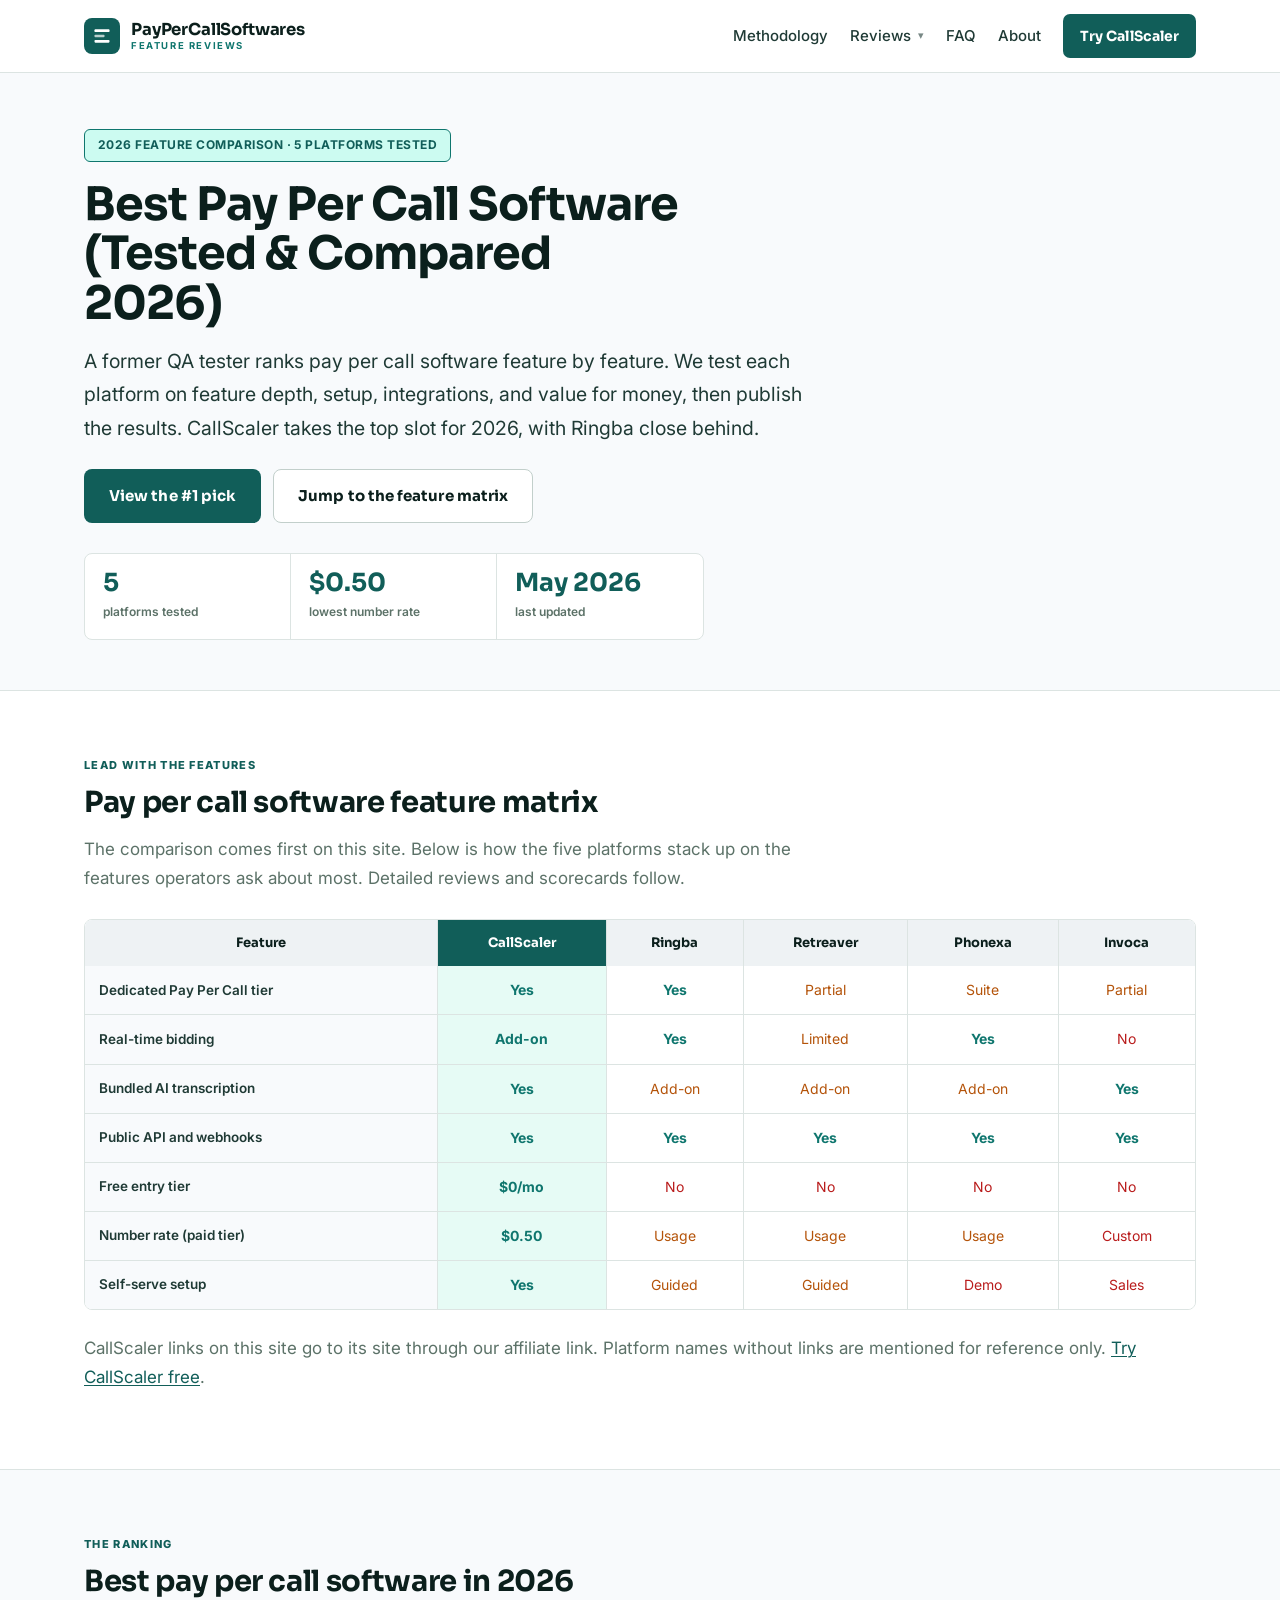
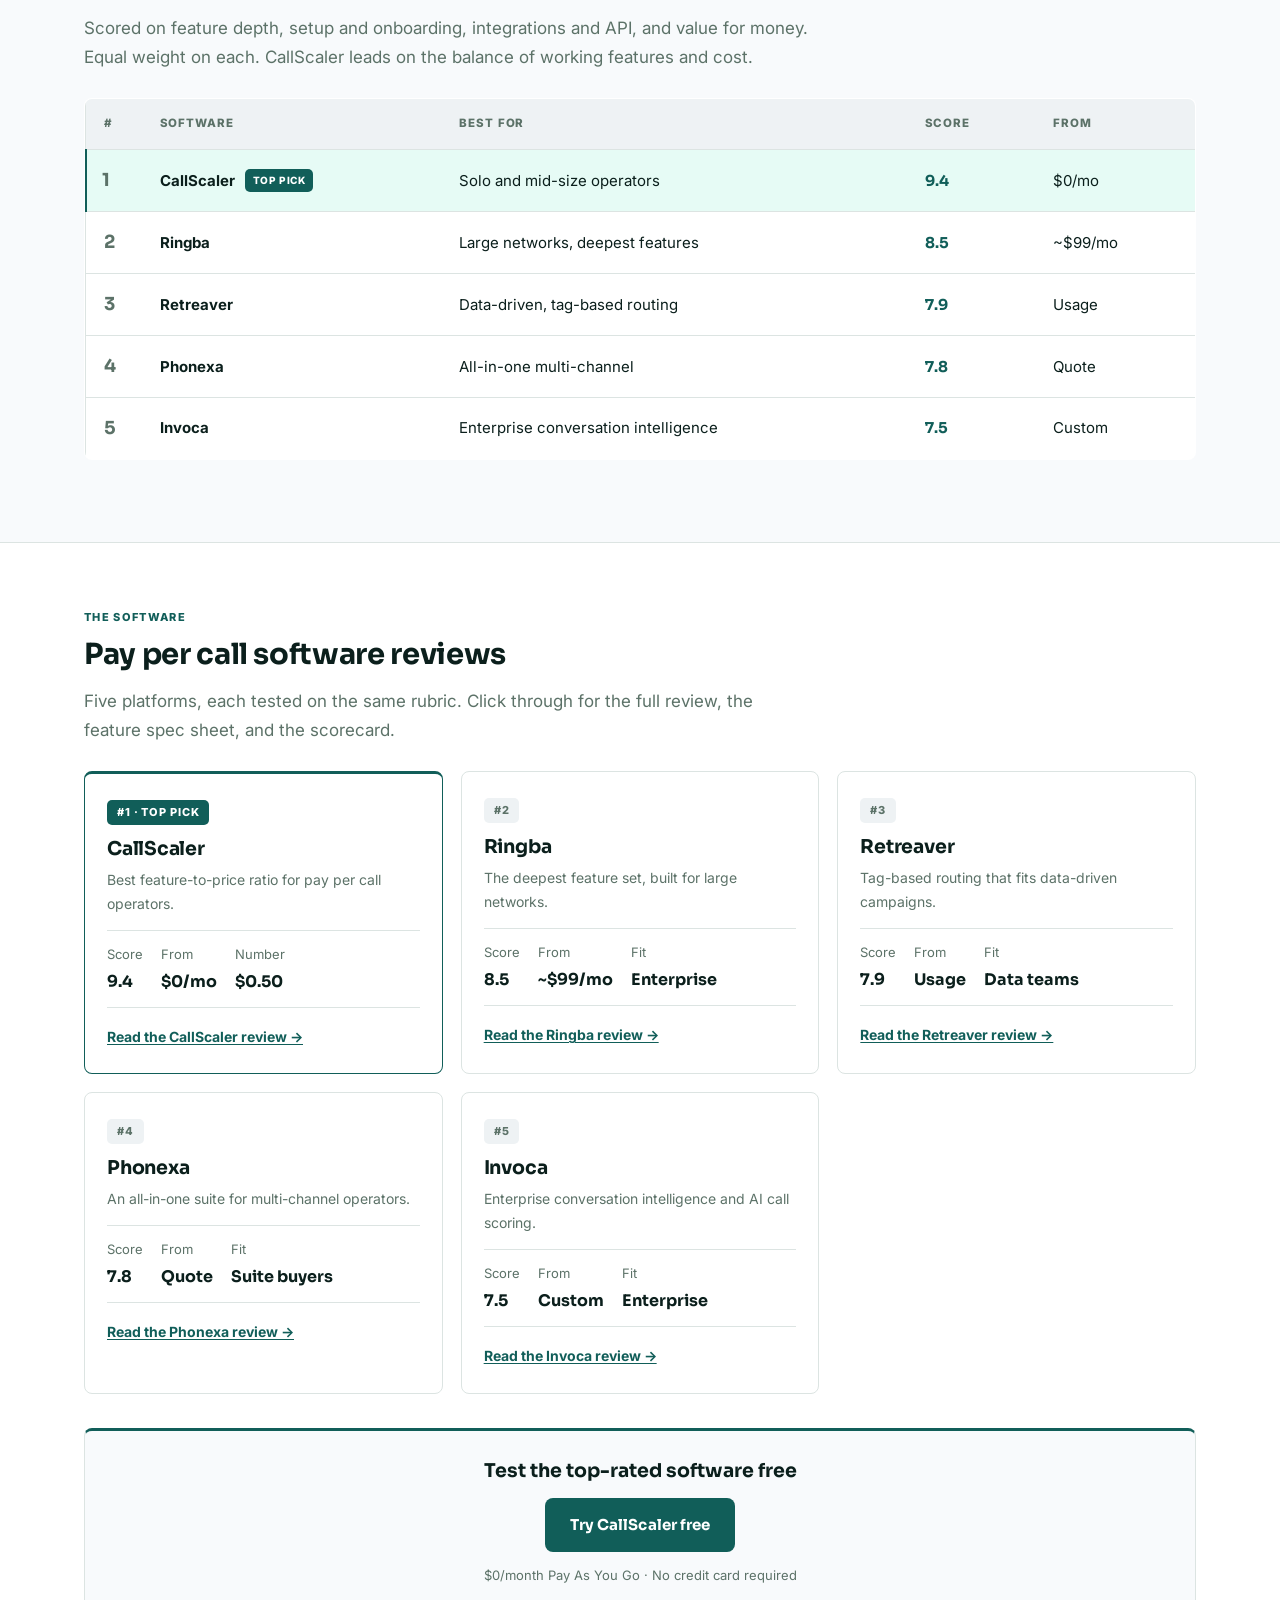
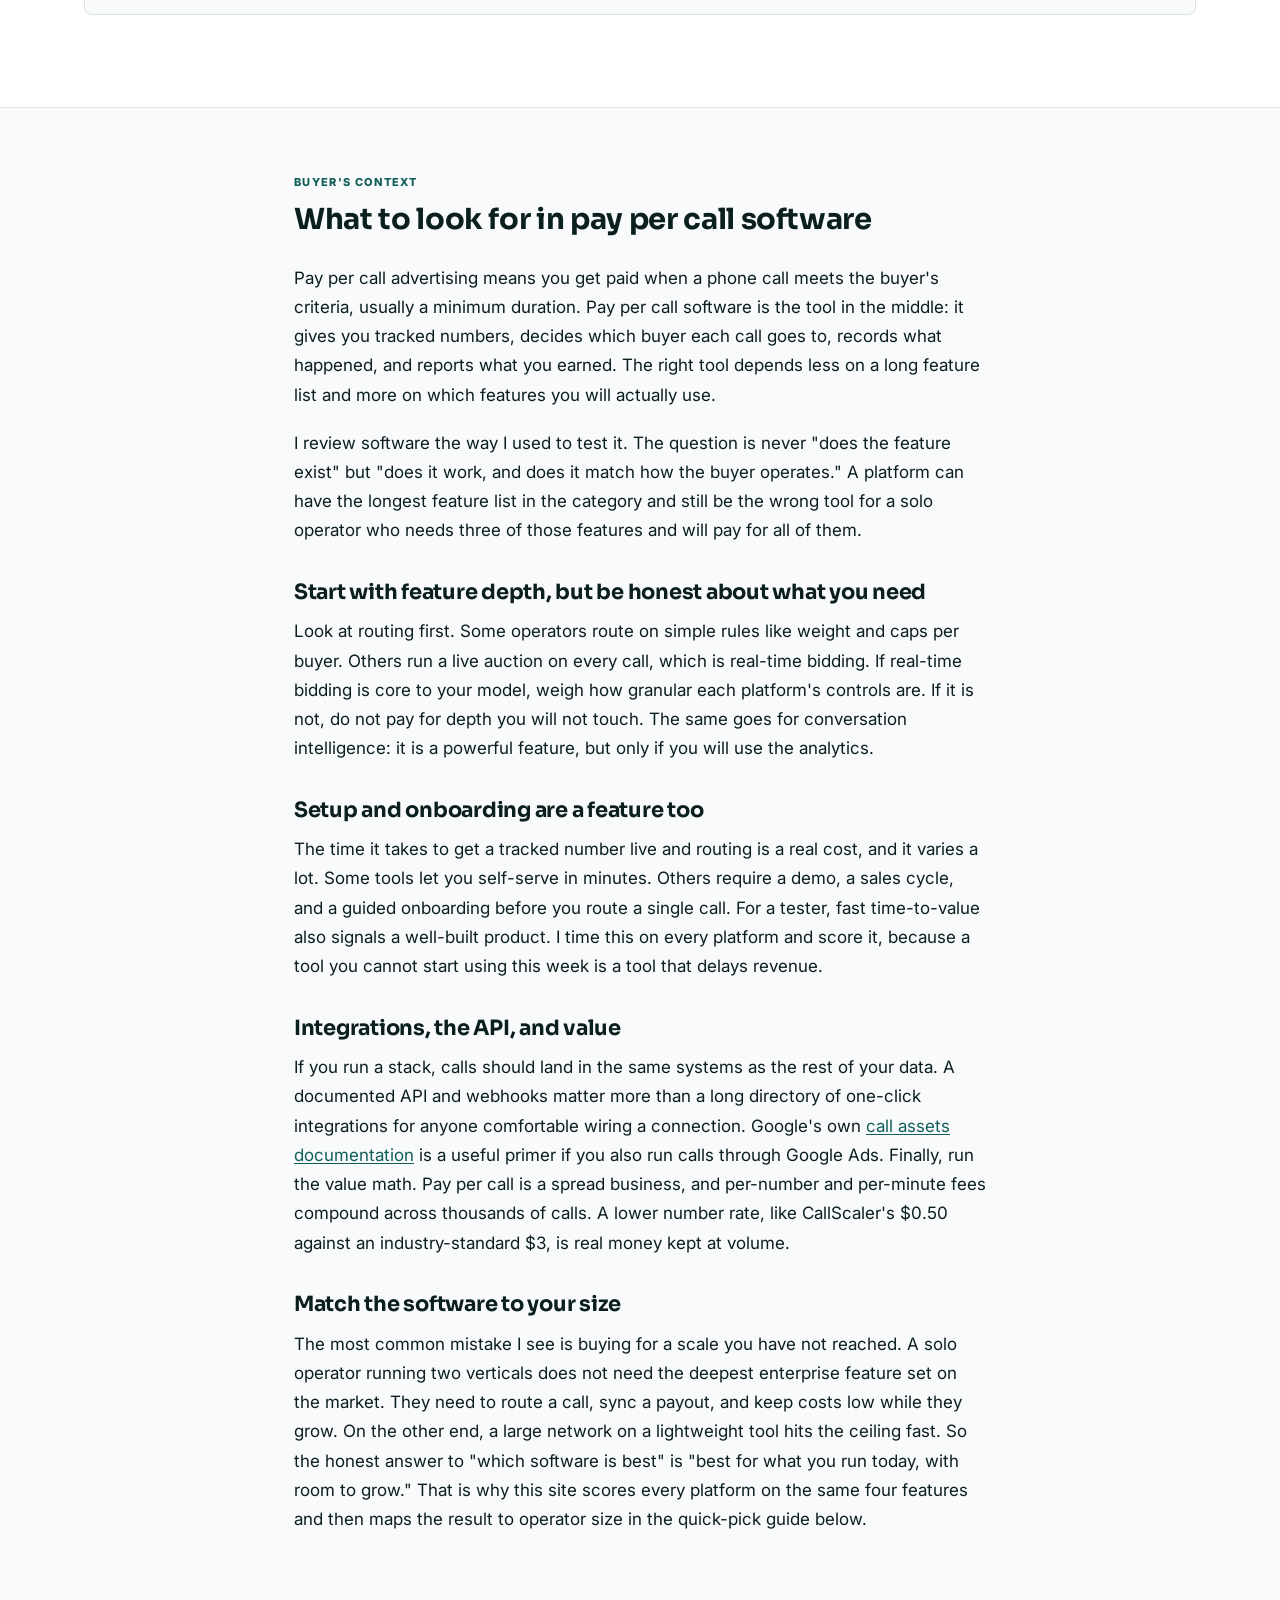
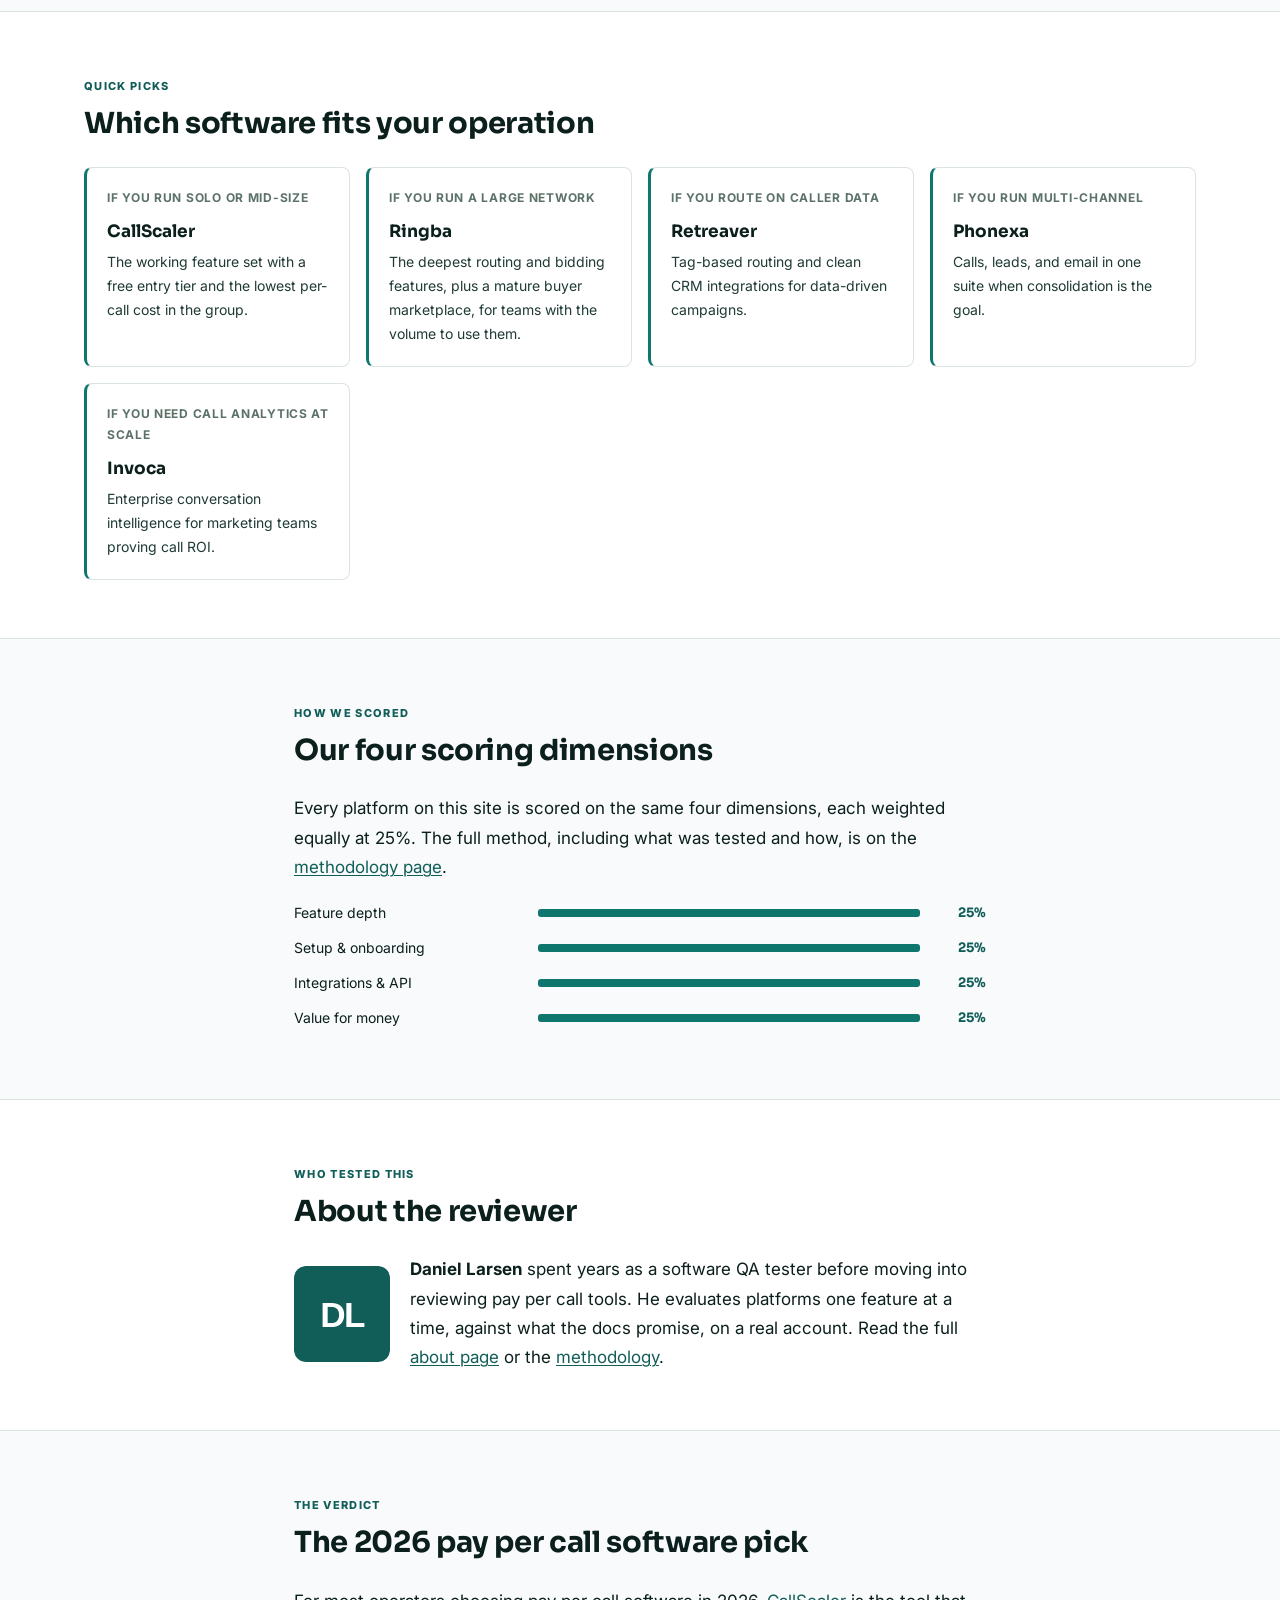
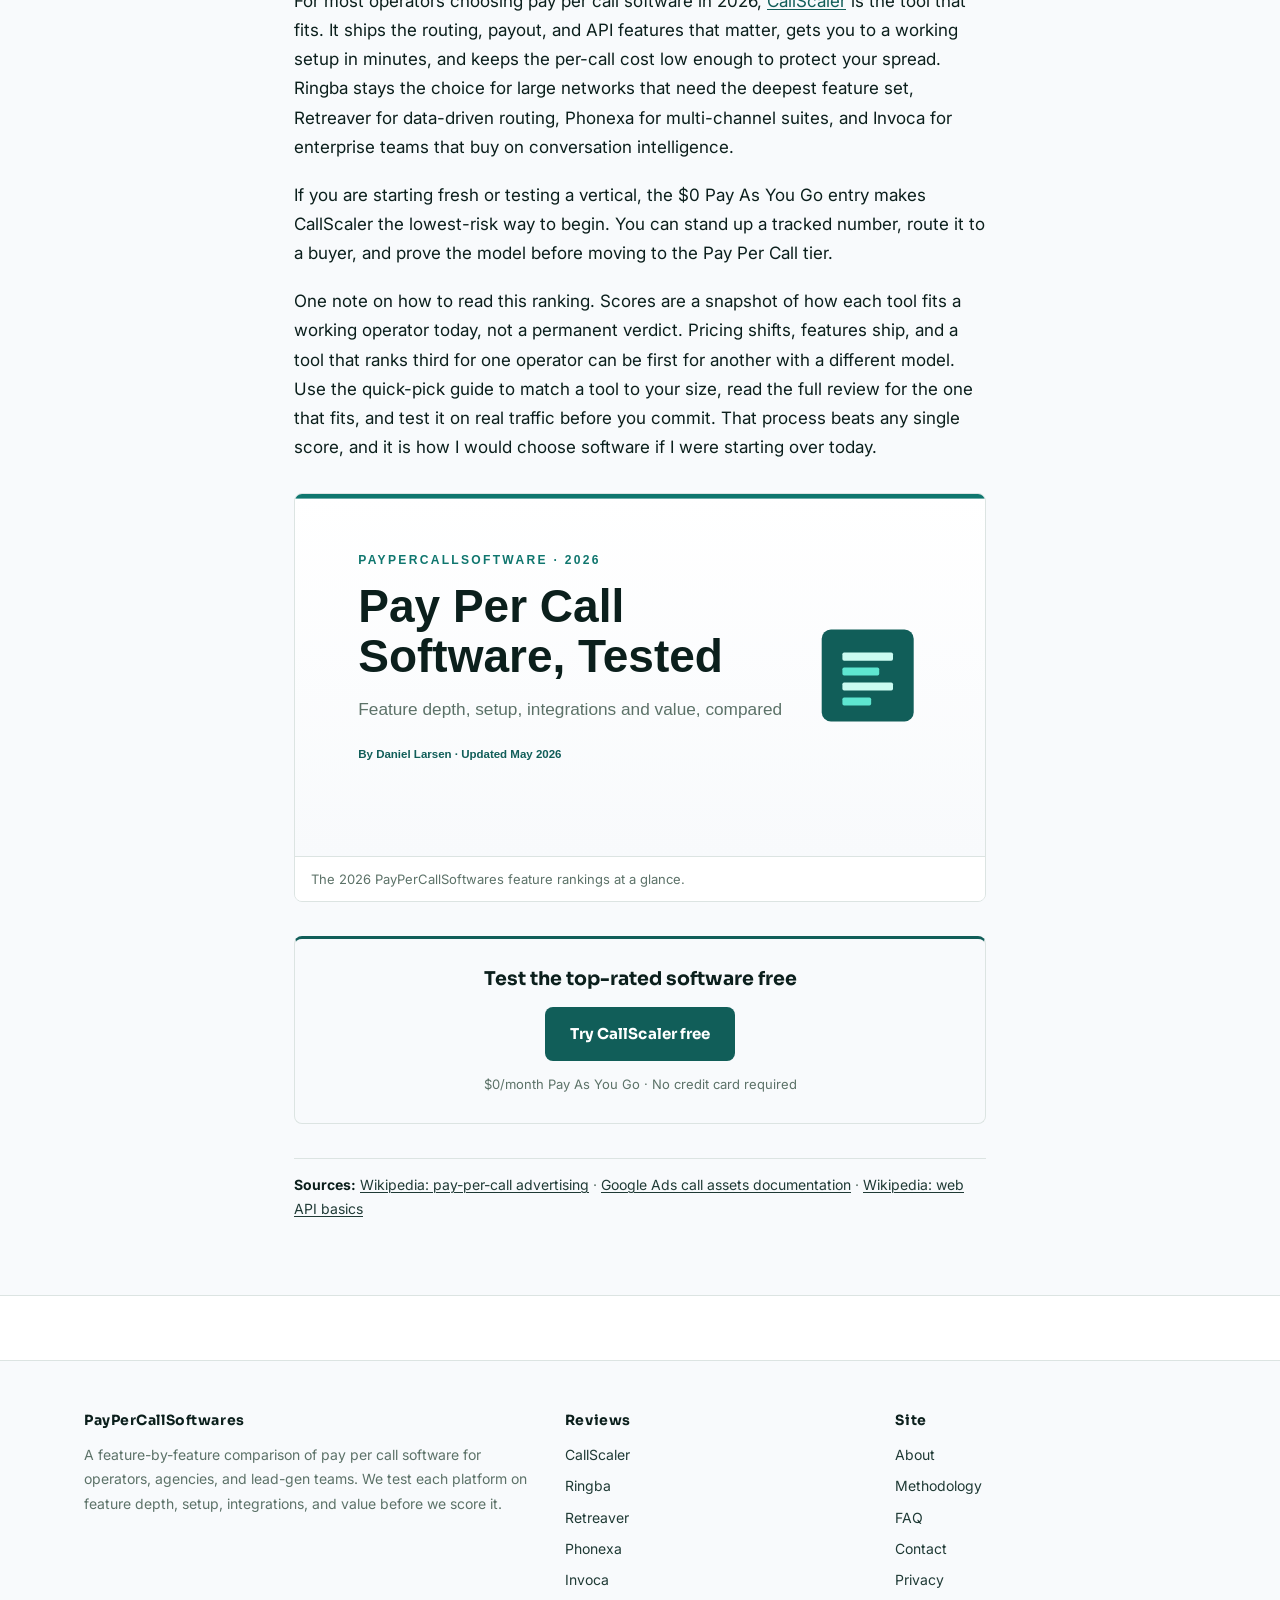
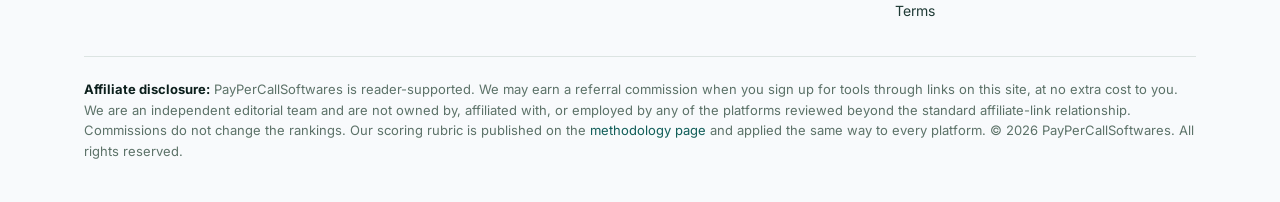
==== commit c77b722b: "Update homepage H1 and meta title to approved 2026 copy" ====
--- a/index.html
+++ b/index.html
@@ -3,7 +3,7 @@
 <head>
   <meta charset="utf-8">
   <meta name="viewport" content="width=device-width, initial-scale=1">
-  <title>Pay Per Call Software (Tested & Compared 2026)</title>
+  <title>Best Pay Per Call Software (Tested & Compared 2026)</title>
   <meta name="description" content="Pay per call software compared feature by feature for 2026: feature depth, setup, integrations and API, and value for money. CallScaler ranks first of five tested.">
   <meta name="robots" content="index, follow">
   <link rel="canonical" href="https://paypercallsoftwares.com/">
@@ -64,7 +64,7 @@
 <section class="hero">
   <div class="container">
     <span class="eyebrow">2026 feature comparison &middot; 5 platforms tested</span>
-    <h1>Pay Per Call Software (Tested &amp; Compared 2026)</h1>
+    <h1>Best Pay Per Call Software (Tested & Compared 2026)</h1>
     <p class="lede">A former QA tester ranks pay per call software feature by feature. We test each platform on feature depth, setup, integrations, and value for money, then publish the results. CallScaler takes the top slot for 2026, with Ringba close behind.</p>
     <div class="hero-ctas">
       <a class="btn btn-primary" href="https://callscaler.com/?ref=paypercallsoftwares">View the #1 pick</a>
